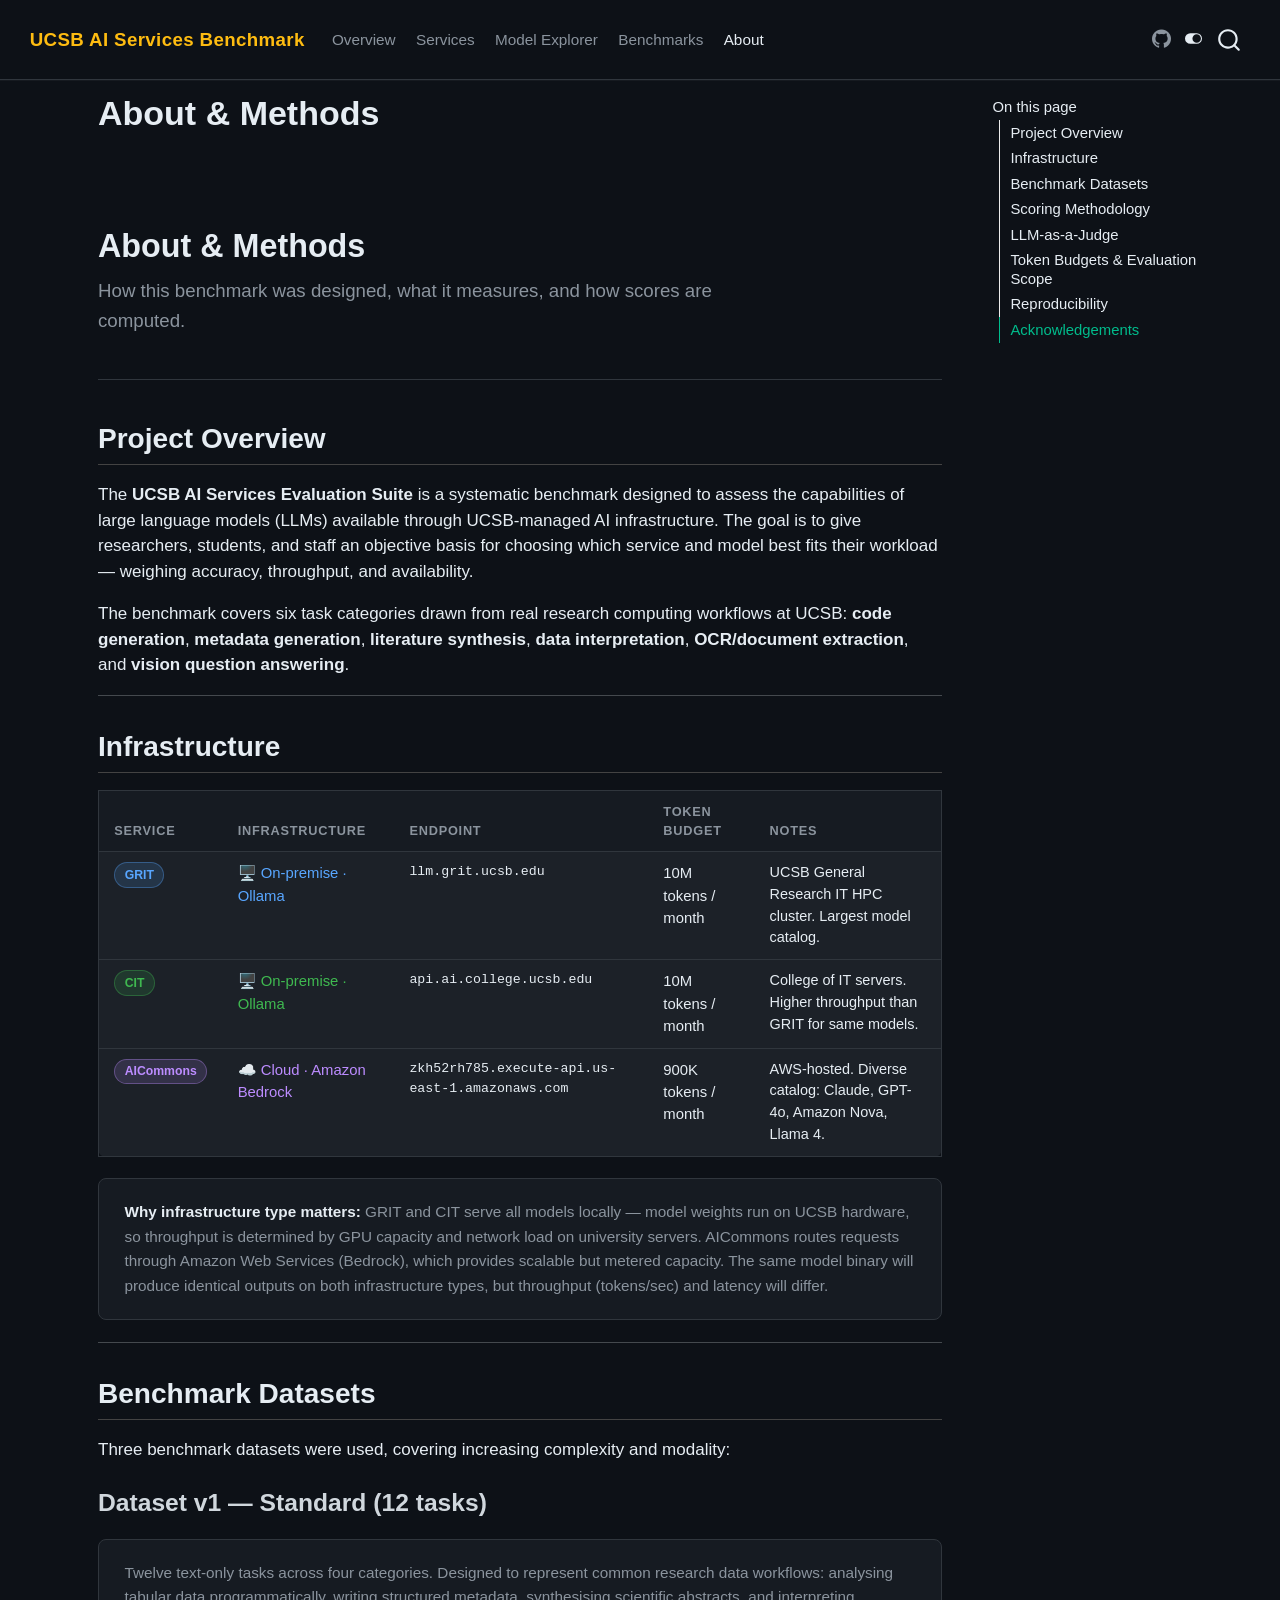
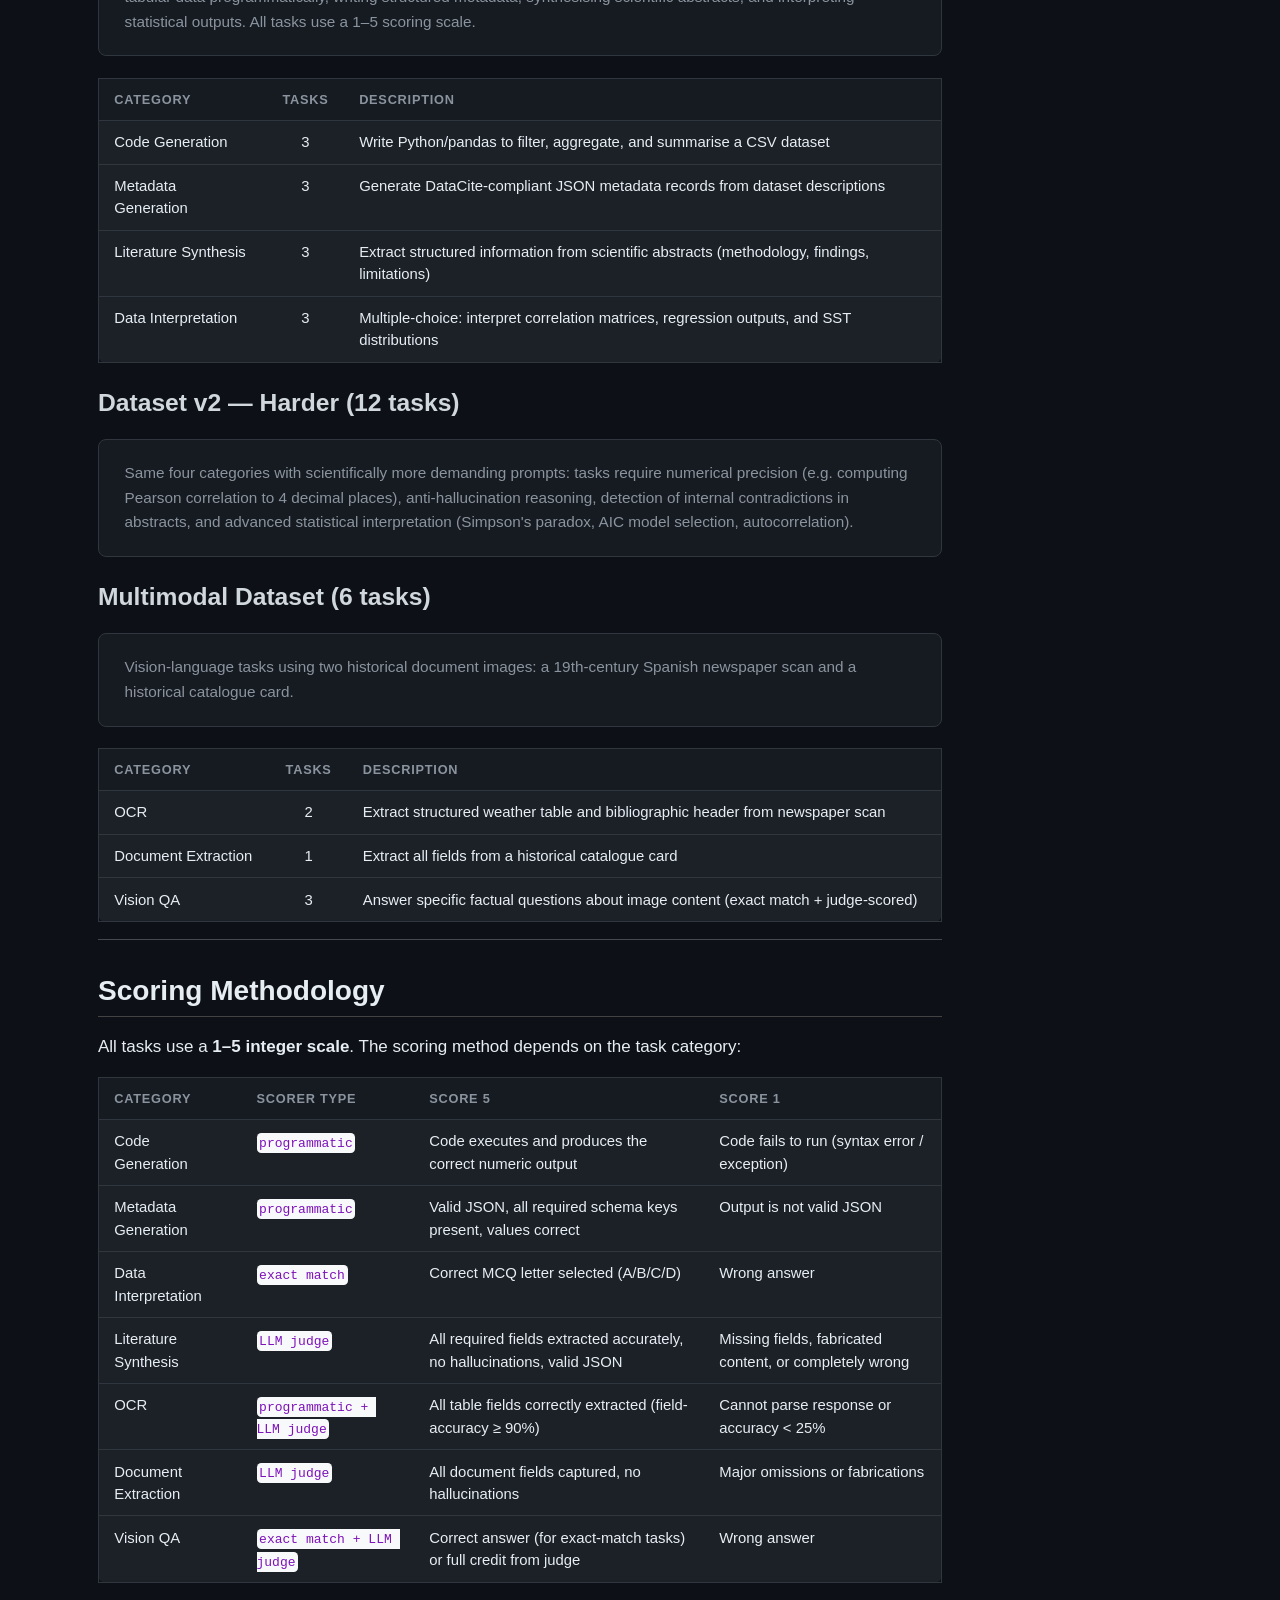
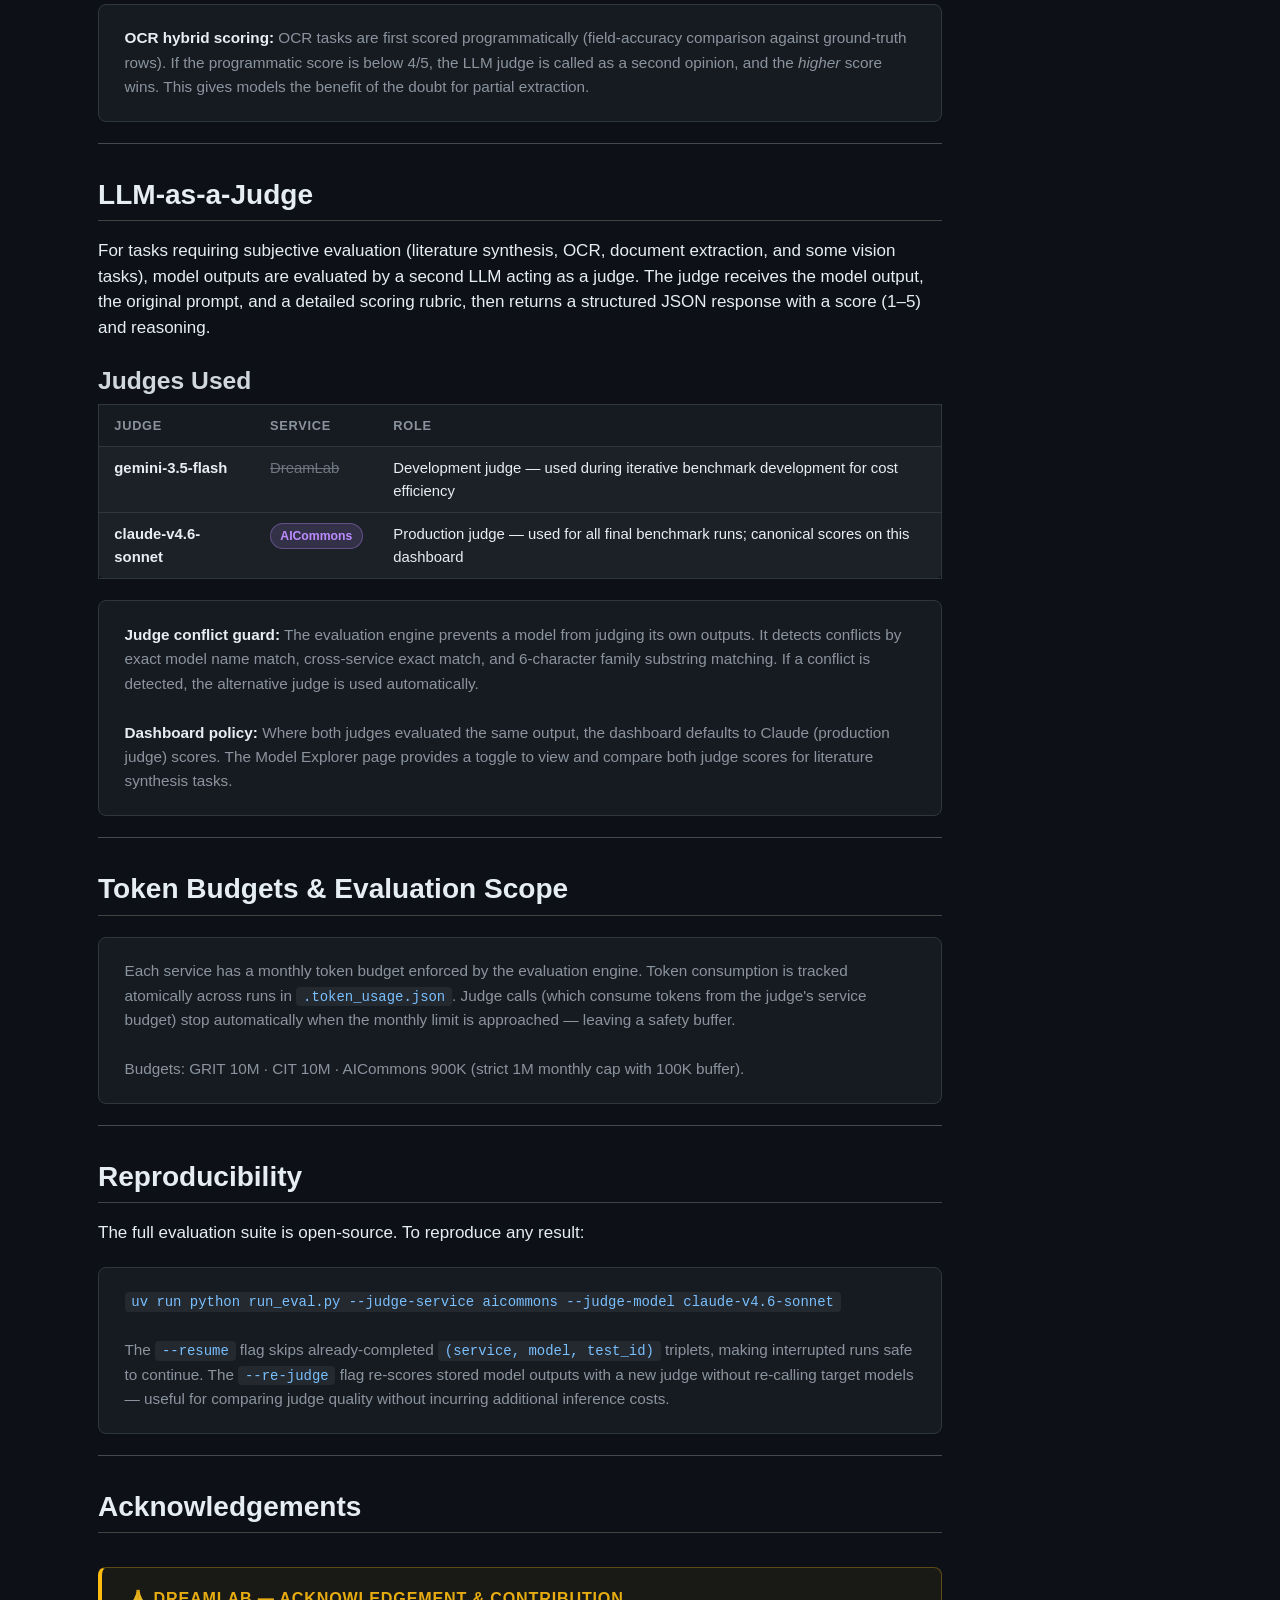
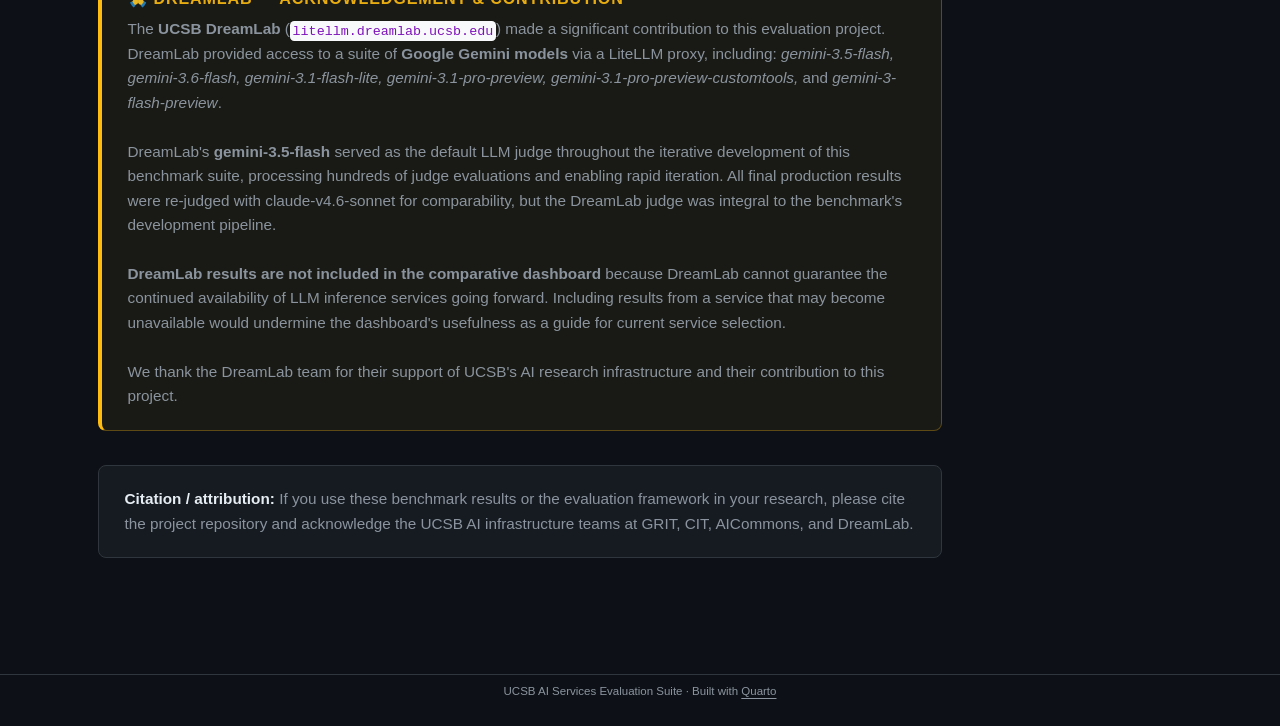
==== docs/about.html @ a3cf3dda "dashboard: build About & Methods page + full site render — all 5 pages clean, zero warnings" ====
<!DOCTYPE html>
<html xmlns="http://www.w3.org/1999/xhtml" lang="en" xml:lang="en"><head>

<meta charset="utf-8">
<meta name="generator" content="quarto-1.6.39">

<meta name="viewport" content="width=device-width, initial-scale=1.0, user-scalable=yes">


<title>About &amp; Methods – UCSB AI Services Benchmark</title>
<style>
code{white-space: pre-wrap;}
span.smallcaps{font-variant: small-caps;}
div.columns{display: flex; gap: min(4vw, 1.5em);}
div.column{flex: auto; overflow-x: auto;}
div.hanging-indent{margin-left: 1.5em; text-indent: -1.5em;}
ul.task-list{list-style: none;}
ul.task-list li input[type="checkbox"] {
  width: 0.8em;
  margin: 0 0.8em 0.2em -1em; /* quarto-specific, see https://github.com/quarto-dev/quarto-cli/issues/4556 */ 
  vertical-align: middle;
}
</style>


<script src="site_libs/quarto-nav/quarto-nav.js"></script>
<script src="site_libs/quarto-nav/headroom.min.js"></script>
<script src="site_libs/clipboard/clipboard.min.js"></script>
<script src="site_libs/quarto-search/autocomplete.umd.js"></script>
<script src="site_libs/quarto-search/fuse.min.js"></script>
<script src="site_libs/quarto-search/quarto-search.js"></script>
<meta name="quarto:offset" content="./">
<link href="./assets/favicon.ico" rel="icon">
<script src="site_libs/quarto-html/quarto.js"></script>
<script src="site_libs/quarto-html/popper.min.js"></script>
<script src="site_libs/quarto-html/tippy.umd.min.js"></script>
<script src="site_libs/quarto-html/anchor.min.js"></script>
<link href="site_libs/quarto-html/tippy.css" rel="stylesheet">
<link href="site_libs/quarto-html/quarto-syntax-highlighting-e26003cea8cd680ca0c55a263523d882.css" rel="stylesheet" class="quarto-color-scheme" id="quarto-text-highlighting-styles">
<link href="site_libs/quarto-html/quarto-syntax-highlighting-dark-d166b450ba5a8e9f7a0ab969bf6592c1.css" rel="prefetch" class="quarto-color-scheme quarto-color-alternate" id="quarto-text-highlighting-styles">
<script src="site_libs/bootstrap/bootstrap.min.js"></script>
<link href="site_libs/bootstrap/bootstrap-icons.css" rel="stylesheet">
<link href="site_libs/bootstrap/bootstrap-c12af076bd3869c54b59c8de8a81c2f3.min.css" rel="stylesheet" append-hash="true" class="quarto-color-scheme" id="quarto-bootstrap" data-mode="light">
<link href="site_libs/bootstrap/bootstrap-dark-a4073181faaef7230d464ff28255dfc0.min.css" rel="prefetch" append-hash="true" class="quarto-color-scheme quarto-color-alternate" id="quarto-bootstrap" data-mode="dark">
<script id="quarto-search-options" type="application/json">{
  "location": "navbar",
  "copy-button": false,
  "collapse-after": 3,
  "panel-placement": "end",
  "type": "overlay",
  "limit": 50,
  "keyboard-shortcut": [
    "f",
    "/",
    "s"
  ],
  "show-item-context": false,
  "language": {
    "search-no-results-text": "No results",
    "search-matching-documents-text": "matching documents",
    "search-copy-link-title": "Copy link to search",
    "search-hide-matches-text": "Hide additional matches",
    "search-more-match-text": "more match in this document",
    "search-more-matches-text": "more matches in this document",
    "search-clear-button-title": "Clear",
    "search-text-placeholder": "",
    "search-detached-cancel-button-title": "Cancel",
    "search-submit-button-title": "Submit",
    "search-label": "Search"
  }
}</script>


</head>

<body class="nav-fixed">

<div id="quarto-search-results"></div>
  <header id="quarto-header" class="headroom fixed-top">
    <nav class="navbar navbar-expand-lg " data-bs-theme="dark">
      <div class="navbar-container container-fluid">
      <div class="navbar-brand-container mx-auto">
    <a class="navbar-brand" href="./index.html">
    <span class="navbar-title">UCSB AI Services Benchmark</span>
    </a>
  </div>
            <div id="quarto-search" class="" title="Search"></div>
          <button class="navbar-toggler" type="button" data-bs-toggle="collapse" data-bs-target="#navbarCollapse" aria-controls="navbarCollapse" role="menu" aria-expanded="false" aria-label="Toggle navigation" onclick="if (window.quartoToggleHeadroom) { window.quartoToggleHeadroom(); }">
  <span class="navbar-toggler-icon"></span>
</button>
          <div class="collapse navbar-collapse" id="navbarCollapse">
            <ul class="navbar-nav navbar-nav-scroll me-auto">
  <li class="nav-item">
    <a class="nav-link" href="./index.html"> 
<span class="menu-text">Overview</span></a>
  </li>  
  <li class="nav-item">
    <a class="nav-link" href="./services.html"> 
<span class="menu-text">Services</span></a>
  </li>  
  <li class="nav-item">
    <a class="nav-link" href="./models.html"> 
<span class="menu-text">Model Explorer</span></a>
  </li>  
  <li class="nav-item">
    <a class="nav-link" href="./benchmarks.html"> 
<span class="menu-text">Benchmarks</span></a>
  </li>  
  <li class="nav-item">
    <a class="nav-link active" href="./about.html" aria-current="page"> 
<span class="menu-text">About</span></a>
  </li>  
</ul>
            <ul class="navbar-nav navbar-nav-scroll ms-auto">
  <li class="nav-item compact">
    <a class="nav-link" href="https://github.com/"> <i class="bi bi-github" role="img" aria-label="GitHub">
</i> 
<span class="menu-text"></span></a>
  </li>  
</ul>
          </div> <!-- /navcollapse -->
            <div class="quarto-navbar-tools">
  <a href="" class="quarto-color-scheme-toggle quarto-navigation-tool  px-1" onclick="window.quartoToggleColorScheme(); return false;" title="Toggle dark mode"><i class="bi"></i></a>
</div>
      </div> <!-- /container-fluid -->
    </nav>
</header>
<!-- content -->
<div id="quarto-content" class="quarto-container page-columns page-rows-contents page-layout-full page-navbar">
<!-- sidebar -->
<!-- margin-sidebar -->
    <div id="quarto-margin-sidebar" class="sidebar margin-sidebar">
        <nav id="TOC" role="doc-toc" class="toc-active">
    <h2 id="toc-title">On this page</h2>
   
  <ul class="collapse">
  <li><a href="#project-overview" id="toc-project-overview" class="nav-link active" data-scroll-target="#project-overview">Project Overview</a></li>
  <li><a href="#infrastructure" id="toc-infrastructure" class="nav-link" data-scroll-target="#infrastructure">Infrastructure</a></li>
  <li><a href="#benchmark-datasets" id="toc-benchmark-datasets" class="nav-link" data-scroll-target="#benchmark-datasets">Benchmark Datasets</a></li>
  <li><a href="#scoring-methodology" id="toc-scoring-methodology" class="nav-link" data-scroll-target="#scoring-methodology">Scoring Methodology</a></li>
  <li><a href="#llm-as-a-judge" id="toc-llm-as-a-judge" class="nav-link" data-scroll-target="#llm-as-a-judge">LLM-as-a-Judge</a></li>
  <li><a href="#token-budgets-evaluation-scope" id="toc-token-budgets-evaluation-scope" class="nav-link" data-scroll-target="#token-budgets-evaluation-scope">Token Budgets &amp; Evaluation Scope</a></li>
  <li><a href="#reproducibility" id="toc-reproducibility" class="nav-link" data-scroll-target="#reproducibility">Reproducibility</a></li>
  <li><a href="#acknowledgements" id="toc-acknowledgements" class="nav-link" data-scroll-target="#acknowledgements">Acknowledgements</a></li>
  </ul>
</nav>
    </div>
<!-- main -->
<main class="content column-page-left" id="quarto-document-content">

<header id="title-block-header" class="quarto-title-block default">
<div class="quarto-title">
<h1 class="title">About &amp; Methods</h1>
</div>



<div class="quarto-title-meta column-page-left">

    
  
    
  </div>
  


</header>


<div class="hero-section" style="padding:2.5rem 0 1.5rem">
  <h1 style="font-size:1.9rem">About &amp; Methods</h1>
  <p class="lead">
    How this benchmark was designed, what it measures, and how scores are computed.
  </p>
</div>
<section id="project-overview" class="level2">
<h2 class="anchored" data-anchor-id="project-overview">Project Overview</h2>
<p>The <strong>UCSB AI Services Evaluation Suite</strong> is a systematic benchmark designed to assess the capabilities of large language models (LLMs) available through UCSB-managed AI infrastructure. The goal is to give researchers, students, and staff an objective basis for choosing which service and model best fits their workload — weighing accuracy, throughput, and availability.</p>
<p>The benchmark covers six task categories drawn from real research computing workflows at UCSB: <strong>code generation</strong>, <strong>metadata generation</strong>, <strong>literature synthesis</strong>, <strong>data interpretation</strong>, <strong>OCR/document extraction</strong>, and <strong>vision question answering</strong>.</p>
<hr>
</section>
<section id="infrastructure" class="level2">
<h2 class="anchored" data-anchor-id="infrastructure">Infrastructure</h2>
<table class="caption-top table" data-quarto-postprocess="true">
<thead>
<tr class="header">
<th data-quarto-table-cell-role="th">Service</th>
<th data-quarto-table-cell-role="th">Infrastructure</th>
<th data-quarto-table-cell-role="th">Endpoint</th>
<th data-quarto-table-cell-role="th">Token Budget</th>
<th data-quarto-table-cell-role="th">Notes</th>
</tr>
</thead>
<tbody>
<tr class="odd">
<td><span class="service-badge badge-grit">GRIT</span></td>
<td><span style="color:#58a6ff">🖥️ On-premise · Ollama</span></td>
<td style="font-family: monospace; font-size: 0.78rem; color: #6e7681">llm.grit.ucsb.edu</td>
<td style="color: #8b949e">10M tokens / month</td>
<td style="color: #8b949e; font-size: 0.85rem">UCSB General Research IT HPC cluster. Largest model catalog.</td>
</tr>
<tr class="even">
<td><span class="service-badge badge-cit">CIT</span></td>
<td><span style="color:#3fb950">🖥️ On-premise · Ollama</span></td>
<td style="font-family: monospace; font-size: 0.78rem; color: #6e7681">api.ai.college.ucsb.edu</td>
<td style="color: #8b949e">10M tokens / month</td>
<td style="color: #8b949e; font-size: 0.85rem">College of IT servers. Higher throughput than GRIT for same models.</td>
</tr>
<tr class="odd">
<td><span class="service-badge badge-aicommons">AICommons</span></td>
<td><span style="color:#bc8cff">☁️ Cloud · Amazon Bedrock</span></td>
<td style="font-family: monospace; font-size: 0.78rem; color: #6e7681">zkh52rh785.execute-api.us-east-1.amazonaws.com</td>
<td style="color: #8b949e">900K tokens / month</td>
<td style="color: #8b949e; font-size: 0.85rem">AWS-hosted. Diverse catalog: Claude, GPT-4o, Amazon Nova, Llama 4.</td>
</tr>
</tbody>
</table>


<div class="method-box">
  <strong>Why infrastructure type matters:</strong>
  GRIT and CIT serve all models locally — model weights run on UCSB hardware, so throughput
  is determined by GPU capacity and network load on university servers.
  AICommons routes requests through Amazon Web Services (Bedrock), which provides scalable
  but metered capacity. The same model binary will produce identical outputs on both
  infrastructure types, but throughput (tokens/sec) and latency will differ.
</div>
<hr>
</section>
<section id="benchmark-datasets" class="level2">
<h2 class="anchored" data-anchor-id="benchmark-datasets">Benchmark Datasets</h2>
<p>Three benchmark datasets were used, covering increasing complexity and modality:</p>
<section id="dataset-v1-standard-12-tasks" class="level3">
<h3 class="anchored" data-anchor-id="dataset-v1-standard-12-tasks">Dataset v1 — Standard (12 tasks)</h3>
<div class="method-box">
  Twelve text-only tasks across four categories. Designed to represent common research data
  workflows: analysing tabular data programmatically, writing structured metadata,
  synthesising scientific abstracts, and interpreting statistical outputs.
  All tasks use a 1–5 scoring scale.
</div>


<table class="caption-top table" data-quarto-postprocess="true">
<thead>
<tr class="header">
<th data-quarto-table-cell-role="th">Category</th>
<th style="text-align: center;" data-quarto-table-cell-role="th">Tasks</th>
<th data-quarto-table-cell-role="th">Description</th>
</tr>
</thead>
<tbody>
<tr class="odd">
<td>Code Generation</td>
<td style="text-align: center;">3</td>
<td style="color: #8b949e">Write Python/pandas to filter, aggregate, and summarise a CSV dataset</td>
</tr>
<tr class="even">
<td>Metadata Generation</td>
<td style="text-align: center;">3</td>
<td style="color: #8b949e">Generate DataCite-compliant JSON metadata records from dataset descriptions</td>
</tr>
<tr class="odd">
<td>Literature Synthesis</td>
<td style="text-align: center;">3</td>
<td style="color: #8b949e">Extract structured information from scientific abstracts (methodology, findings, limitations)</td>
</tr>
<tr class="even">
<td>Data Interpretation</td>
<td style="text-align: center;">3</td>
<td style="color: #8b949e">Multiple-choice: interpret correlation matrices, regression outputs, and SST distributions</td>
</tr>
</tbody>
</table>
</section>
<section id="dataset-v2-harder-12-tasks" class="level3">
<h3 class="anchored" data-anchor-id="dataset-v2-harder-12-tasks">Dataset v2 — Harder (12 tasks)</h3>
<div class="method-box">
  Same four categories with scientifically more demanding prompts: tasks require numerical
  precision (e.g. computing Pearson correlation to 4 decimal places), anti-hallucination
  reasoning, detection of internal contradictions in abstracts, and advanced statistical
  interpretation (Simpson's paradox, AIC model selection, autocorrelation).
</div>
</section>
<section id="multimodal-dataset-6-tasks" class="level3">
<h3 class="anchored" data-anchor-id="multimodal-dataset-6-tasks">Multimodal Dataset (6 tasks)</h3>
<div class="method-box">
  Vision-language tasks using two historical document images: a 19th-century Spanish
  newspaper scan and a historical catalogue card.
</div>


<table class="caption-top table" data-quarto-postprocess="true">
<thead>
<tr class="header">
<th data-quarto-table-cell-role="th">Category</th>
<th style="text-align: center;" data-quarto-table-cell-role="th">Tasks</th>
<th data-quarto-table-cell-role="th">Description</th>
</tr>
</thead>
<tbody>
<tr class="odd">
<td>OCR</td>
<td style="text-align: center;">2</td>
<td style="color: #8b949e">Extract structured weather table and bibliographic header from newspaper scan</td>
</tr>
<tr class="even">
<td>Document Extraction</td>
<td style="text-align: center;">1</td>
<td style="color: #8b949e">Extract all fields from a historical catalogue card</td>
</tr>
<tr class="odd">
<td>Vision QA</td>
<td style="text-align: center;">3</td>
<td style="color: #8b949e">Answer specific factual questions about image content (exact match + judge-scored)</td>
</tr>
</tbody>
</table>
<hr>
</section>
</section>
<section id="scoring-methodology" class="level2">
<h2 class="anchored" data-anchor-id="scoring-methodology">Scoring Methodology</h2>
<p>All tasks use a <strong>1–5 integer scale</strong>. The scoring method depends on the task category:</p>
<table class="caption-top table" data-quarto-postprocess="true">
<thead>
<tr class="header">
<th data-quarto-table-cell-role="th">Category</th>
<th data-quarto-table-cell-role="th">Scorer Type</th>
<th data-quarto-table-cell-role="th">Score 5</th>
<th data-quarto-table-cell-role="th">Score 1</th>
</tr>
</thead>
<tbody>
<tr class="odd">
<td>Code Generation</td>
<td><code>programmatic</code></td>
<td style="color: #8b949e">Code executes and produces the correct numeric output</td>
<td style="color: #8b949e">Code fails to run (syntax error / exception)</td>
</tr>
<tr class="even">
<td>Metadata Generation</td>
<td><code>programmatic</code></td>
<td style="color: #8b949e">Valid JSON, all required schema keys present, values correct</td>
<td style="color: #8b949e">Output is not valid JSON</td>
</tr>
<tr class="odd">
<td>Data Interpretation</td>
<td><code>exact match</code></td>
<td style="color: #8b949e">Correct MCQ letter selected (A/B/C/D)</td>
<td style="color: #8b949e">Wrong answer</td>
</tr>
<tr class="even">
<td>Literature Synthesis</td>
<td><code>LLM judge</code></td>
<td style="color: #8b949e">All required fields extracted accurately, no hallucinations, valid JSON</td>
<td style="color: #8b949e">Missing fields, fabricated content, or completely wrong</td>
</tr>
<tr class="odd">
<td>OCR</td>
<td><code>programmatic + LLM judge</code></td>
<td style="color: #8b949e">All table fields correctly extracted (field-accuracy ≥ 90%)</td>
<td style="color: #8b949e">Cannot parse response or accuracy &lt; 25%</td>
</tr>
<tr class="even">
<td>Document Extraction</td>
<td><code>LLM judge</code></td>
<td style="color: #8b949e">All document fields captured, no hallucinations</td>
<td style="color: #8b949e">Major omissions or fabrications</td>
</tr>
<tr class="odd">
<td>Vision QA</td>
<td><code>exact match + LLM judge</code></td>
<td style="color: #8b949e">Correct answer (for exact-match tasks) or full credit from judge</td>
<td style="color: #8b949e">Wrong answer</td>
</tr>
</tbody>
</table>


<div class="method-box">
  <strong>OCR hybrid scoring:</strong> OCR tasks are first scored programmatically
  (field-accuracy comparison against ground-truth rows). If the programmatic score is below 4/5,
  the LLM judge is called as a second opinion, and the <em>higher</em> score wins.
  This gives models the benefit of the doubt for partial extraction.
</div>
<hr>
</section>
<section id="llm-as-a-judge" class="level2">
<h2 class="anchored" data-anchor-id="llm-as-a-judge">LLM-as-a-Judge</h2>
<p>For tasks requiring subjective evaluation (literature synthesis, OCR, document extraction, and some vision tasks), model outputs are evaluated by a second LLM acting as a judge. The judge receives the model output, the original prompt, and a detailed scoring rubric, then returns a structured JSON response with a score (1–5) and reasoning.</p>
<section id="judges-used" class="level3">
<h3 class="anchored" data-anchor-id="judges-used">Judges Used</h3>
<table class="caption-top table" data-quarto-postprocess="true">
<thead>
<tr class="header">
<th data-quarto-table-cell-role="th">Judge</th>
<th data-quarto-table-cell-role="th">Service</th>
<th data-quarto-table-cell-role="th">Role</th>
</tr>
</thead>
<tbody>
<tr class="odd">
<td><strong>gemini-3.5-flash</strong></td>
<td><span style="color:#6e7681;text-decoration:line-through">DreamLab</span></td>
<td style="color: #8b949e">Development judge — used during iterative benchmark development for cost efficiency</td>
</tr>
<tr class="even">
<td><strong>claude-v4.6-sonnet</strong></td>
<td><span class="service-badge badge-aicommons">AICommons</span></td>
<td style="color: #8b949e">Production judge — used for all final benchmark runs; canonical scores on this dashboard</td>
</tr>
</tbody>
</table>


<div class="method-box">
  <strong>Judge conflict guard:</strong> The evaluation engine prevents a model from judging its own outputs.
  It detects conflicts by exact model name match, cross-service exact match, and 6-character
  family substring matching. If a conflict is detected, the alternative judge is used automatically.<br><br>
  <strong>Dashboard policy:</strong> Where both judges evaluated the same output, the dashboard
  defaults to Claude (production judge) scores. The Model Explorer page provides a toggle
  to view and compare both judge scores for literature synthesis tasks.
</div>
<hr>
</section>
</section>
<section id="token-budgets-evaluation-scope" class="level2">
<h2 class="anchored" data-anchor-id="token-budgets-evaluation-scope">Token Budgets &amp; Evaluation Scope</h2>
<div class="method-box">
  Each service has a monthly token budget enforced by the evaluation engine.
  Token consumption is tracked atomically across runs in <code>.token_usage.json</code>.
  Judge calls (which consume tokens from the judge's service budget) stop automatically
  when the monthly limit is approached — leaving a safety buffer.<br><br>
  Budgets: GRIT 10M · CIT 10M · AICommons 900K (strict 1M monthly cap with 100K buffer).
</div>
<hr>
</section>
<section id="reproducibility" class="level2">
<h2 class="anchored" data-anchor-id="reproducibility">Reproducibility</h2>
<p>The full evaluation suite is open-source. To reproduce any result:</p>
<div class="method-box">
  <code>uv run python run_eval.py --judge-service aicommons --judge-model claude-v4.6-sonnet</code><br><br>
  The <code>--resume</code> flag skips already-completed <code>(service, model, test_id)</code> triplets,
  making interrupted runs safe to continue.
  The <code>--re-judge</code> flag re-scores stored model outputs with a new judge
  without re-calling target models — useful for comparing judge quality without incurring
  additional inference costs.
</div>
<hr>
</section>
<section id="acknowledgements" class="level2">
<h2 class="anchored" data-anchor-id="acknowledgements">Acknowledgements</h2>
<div class="dreamlab-callout">
  <h4 class="anchored">🙏 DreamLab — Acknowledgement &amp; Contribution</h4>
  <p>
    The <strong>UCSB DreamLab</strong> (<code>litellm.dreamlab.ucsb.edu</code>) made a
    significant contribution to this evaluation project. DreamLab provided access to a
    suite of <strong>Google Gemini models</strong> via a LiteLLM proxy, including:
    <em>gemini-3.5-flash, gemini-3.6-flash, gemini-3.1-flash-lite, gemini-3.1-pro-preview,
    gemini-3.1-pro-preview-customtools,</em> and <em>gemini-3-flash-preview</em>.<br><br>

    DreamLab's <strong>gemini-3.5-flash</strong> served as the default LLM judge throughout
    the iterative development of this benchmark suite, processing hundreds of judge evaluations
    and enabling rapid iteration. All final production results were re-judged with
    claude-v4.6-sonnet for comparability, but the DreamLab judge was integral to the
    benchmark's development pipeline.<br><br>

    <strong>DreamLab results are not included in the comparative dashboard</strong> because
    DreamLab cannot guarantee the continued availability of LLM inference services going forward.
    Including results from a service that may become unavailable would undermine the dashboard's
    usefulness as a guide for current service selection.<br><br>

    We thank the DreamLab team for their support of UCSB's AI research infrastructure
    and their contribution to this project.
  </p>
</div>

<div class="method-box" style="margin-top:1.5rem">
  <strong>Citation / attribution:</strong>
  If you use these benchmark results or the evaluation framework in your research,
  please cite the project repository and acknowledge the UCSB AI infrastructure teams
  at GRIT, CIT, AICommons, and DreamLab.
</div>


</section>

</main> <!-- /main -->
<script id="quarto-html-after-body" type="application/javascript">
window.document.addEventListener("DOMContentLoaded", function (event) {
  const toggleBodyColorMode = (bsSheetEl) => {
    const mode = bsSheetEl.getAttribute("data-mode");
    const bodyEl = window.document.querySelector("body");
    if (mode === "dark") {
      bodyEl.classList.add("quarto-dark");
      bodyEl.classList.remove("quarto-light");
    } else {
      bodyEl.classList.add("quarto-light");
      bodyEl.classList.remove("quarto-dark");
    }
  }
  const toggleBodyColorPrimary = () => {
    const bsSheetEl = window.document.querySelector("link#quarto-bootstrap");
    if (bsSheetEl) {
      toggleBodyColorMode(bsSheetEl);
    }
  }
  toggleBodyColorPrimary();  
  const disableStylesheet = (stylesheets) => {
    for (let i=0; i < stylesheets.length; i++) {
      const stylesheet = stylesheets[i];
      stylesheet.rel = 'prefetch';
    }
  }
  const enableStylesheet = (stylesheets) => {
    for (let i=0; i < stylesheets.length; i++) {
      const stylesheet = stylesheets[i];
      stylesheet.rel = 'stylesheet';
    }
  }
  const manageTransitions = (selector, allowTransitions) => {
    const els = window.document.querySelectorAll(selector);
    for (let i=0; i < els.length; i++) {
      const el = els[i];
      if (allowTransitions) {
        el.classList.remove('notransition');
      } else {
        el.classList.add('notransition');
      }
    }
  }
  const toggleGiscusIfUsed = (isAlternate, darkModeDefault) => {
    const baseTheme = document.querySelector('#giscus-base-theme')?.value ?? 'light';
    const alternateTheme = document.querySelector('#giscus-alt-theme')?.value ?? 'dark';
    let newTheme = '';
    if(darkModeDefault) {
      newTheme = isAlternate ? baseTheme : alternateTheme;
    } else {
      newTheme = isAlternate ? alternateTheme : baseTheme;
    }
    const changeGiscusTheme = () => {
      // From: https://github.com/giscus/giscus/issues/336
      const sendMessage = (message) => {
        const iframe = document.querySelector('iframe.giscus-frame');
        if (!iframe) return;
        iframe.contentWindow.postMessage({ giscus: message }, 'https://giscus.app');
      }
      sendMessage({
        setConfig: {
          theme: newTheme
        }
      });
    }
    const isGiscussLoaded = window.document.querySelector('iframe.giscus-frame') !== null;
    if (isGiscussLoaded) {
      changeGiscusTheme();
    }
  }
  const toggleColorMode = (alternate) => {
    // Switch the stylesheets
    const alternateStylesheets = window.document.querySelectorAll('link.quarto-color-scheme.quarto-color-alternate');
    manageTransitions('#quarto-margin-sidebar .nav-link', false);
    if (alternate) {
      enableStylesheet(alternateStylesheets);
      for (const sheetNode of alternateStylesheets) {
        if (sheetNode.id === "quarto-bootstrap") {
          toggleBodyColorMode(sheetNode);
        }
      }
    } else {
      disableStylesheet(alternateStylesheets);
      toggleBodyColorPrimary();
    }
    manageTransitions('#quarto-margin-sidebar .nav-link', true);
    // Switch the toggles
    const toggles = window.document.querySelectorAll('.quarto-color-scheme-toggle');
    for (let i=0; i < toggles.length; i++) {
      const toggle = toggles[i];
      if (toggle) {
        if (alternate) {
          toggle.classList.add("alternate");     
        } else {
          toggle.classList.remove("alternate");
        }
      }
    }
    // Hack to workaround the fact that safari doesn't
    // properly recolor the scrollbar when toggling (#1455)
    if (navigator.userAgent.indexOf('Safari') > 0 && navigator.userAgent.indexOf('Chrome') == -1) {
      manageTransitions("body", false);
      window.scrollTo(0, 1);
      setTimeout(() => {
        window.scrollTo(0, 0);
        manageTransitions("body", true);
      }, 40);  
    }
  }
  const isFileUrl = () => { 
    return window.location.protocol === 'file:';
  }
  const hasAlternateSentinel = () => {  
    let styleSentinel = getColorSchemeSentinel();
    if (styleSentinel !== null) {
      return styleSentinel === "alternate";
    } else {
      return false;
    }
  }
  const setStyleSentinel = (alternate) => {
    const value = alternate ? "alternate" : "default";
    if (!isFileUrl()) {
      window.localStorage.setItem("quarto-color-scheme", value);
    } else {
      localAlternateSentinel = value;
    }
  }
  const getColorSchemeSentinel = () => {
    if (!isFileUrl()) {
      const storageValue = window.localStorage.getItem("quarto-color-scheme");
      return storageValue != null ? storageValue : localAlternateSentinel;
    } else {
      return localAlternateSentinel;
    }
  }
  const darkModeDefault = true;
  let localAlternateSentinel = darkModeDefault ? 'alternate' : 'default';
  // Dark / light mode switch
  window.quartoToggleColorScheme = () => {
    // Read the current dark / light value 
    let toAlternate = !hasAlternateSentinel();
    toggleColorMode(toAlternate);
    setStyleSentinel(toAlternate);
    toggleGiscusIfUsed(toAlternate, darkModeDefault);
  };
  // Ensure there is a toggle, if there isn't float one in the top right
  if (window.document.querySelector('.quarto-color-scheme-toggle') === null) {
    const a = window.document.createElement('a');
    a.classList.add('top-right');
    a.classList.add('quarto-color-scheme-toggle');
    a.href = "";
    a.onclick = function() { try { window.quartoToggleColorScheme(); } catch {} return false; };
    const i = window.document.createElement("i");
    i.classList.add('bi');
    a.appendChild(i);
    window.document.body.appendChild(a);
  }
  // Switch to dark mode if need be
  if (hasAlternateSentinel()) {
    toggleColorMode(true);
  } else {
    toggleColorMode(false);
  }
  const icon = "";
  const anchorJS = new window.AnchorJS();
  anchorJS.options = {
    placement: 'right',
    icon: icon
  };
  anchorJS.add('.anchored');
  const isCodeAnnotation = (el) => {
    for (const clz of el.classList) {
      if (clz.startsWith('code-annotation-')) {                     
        return true;
      }
    }
    return false;
  }
  const onCopySuccess = function(e) {
    // button target
    const button = e.trigger;
    // don't keep focus
    button.blur();
    // flash "checked"
    button.classList.add('code-copy-button-checked');
    var currentTitle = button.getAttribute("title");
    button.setAttribute("title", "Copied!");
    let tooltip;
    if (window.bootstrap) {
      button.setAttribute("data-bs-toggle", "tooltip");
      button.setAttribute("data-bs-placement", "left");
      button.setAttribute("data-bs-title", "Copied!");
      tooltip = new bootstrap.Tooltip(button, 
        { trigger: "manual", 
          customClass: "code-copy-button-tooltip",
          offset: [0, -8]});
      tooltip.show();    
    }
    setTimeout(function() {
      if (tooltip) {
        tooltip.hide();
        button.removeAttribute("data-bs-title");
        button.removeAttribute("data-bs-toggle");
        button.removeAttribute("data-bs-placement");
      }
      button.setAttribute("title", currentTitle);
      button.classList.remove('code-copy-button-checked');
    }, 1000);
    // clear code selection
    e.clearSelection();
  }
  const getTextToCopy = function(trigger) {
      const codeEl = trigger.previousElementSibling.cloneNode(true);
      for (const childEl of codeEl.children) {
        if (isCodeAnnotation(childEl)) {
          childEl.remove();
        }
      }
      return codeEl.innerText;
  }
  const clipboard = new window.ClipboardJS('.code-copy-button:not([data-in-quarto-modal])', {
    text: getTextToCopy
  });
  clipboard.on('success', onCopySuccess);
  if (window.document.getElementById('quarto-embedded-source-code-modal')) {
    const clipboardModal = new window.ClipboardJS('.code-copy-button[data-in-quarto-modal]', {
      text: getTextToCopy,
      container: window.document.getElementById('quarto-embedded-source-code-modal')
    });
    clipboardModal.on('success', onCopySuccess);
  }
    var localhostRegex = new RegExp(/^(?:http|https):\/\/localhost\:?[0-9]*\//);
    var mailtoRegex = new RegExp(/^mailto:/);
      var filterRegex = new RegExp('/' + window.location.host + '/');
    var isInternal = (href) => {
        return filterRegex.test(href) || localhostRegex.test(href) || mailtoRegex.test(href);
    }
    // Inspect non-navigation links and adorn them if external
 	var links = window.document.querySelectorAll('a[href]:not(.nav-link):not(.navbar-brand):not(.toc-action):not(.sidebar-link):not(.sidebar-item-toggle):not(.pagination-link):not(.no-external):not([aria-hidden]):not(.dropdown-item):not(.quarto-navigation-tool):not(.about-link)');
    for (var i=0; i<links.length; i++) {
      const link = links[i];
      if (!isInternal(link.href)) {
        // undo the damage that might have been done by quarto-nav.js in the case of
        // links that we want to consider external
        if (link.dataset.originalHref !== undefined) {
          link.href = link.dataset.originalHref;
        }
      }
    }
  function tippyHover(el, contentFn, onTriggerFn, onUntriggerFn) {
    const config = {
      allowHTML: true,
      maxWidth: 500,
      delay: 100,
      arrow: false,
      appendTo: function(el) {
          return el.parentElement;
      },
      interactive: true,
      interactiveBorder: 10,
      theme: 'quarto',
      placement: 'bottom-start',
    };
    if (contentFn) {
      config.content = contentFn;
    }
    if (onTriggerFn) {
      config.onTrigger = onTriggerFn;
    }
    if (onUntriggerFn) {
      config.onUntrigger = onUntriggerFn;
    }
    window.tippy(el, config); 
  }
  const noterefs = window.document.querySelectorAll('a[role="doc-noteref"]');
  for (var i=0; i<noterefs.length; i++) {
    const ref = noterefs[i];
    tippyHover(ref, function() {
      // use id or data attribute instead here
      let href = ref.getAttribute('data-footnote-href') || ref.getAttribute('href');
      try { href = new URL(href).hash; } catch {}
      const id = href.replace(/^#\/?/, "");
      const note = window.document.getElementById(id);
      if (note) {
        return note.innerHTML;
      } else {
        return "";
      }
    });
  }
  const xrefs = window.document.querySelectorAll('a.quarto-xref');
  const processXRef = (id, note) => {
    // Strip column container classes
    const stripColumnClz = (el) => {
      el.classList.remove("page-full", "page-columns");
      if (el.children) {
        for (const child of el.children) {
          stripColumnClz(child);
        }
      }
    }
    stripColumnClz(note)
    if (id === null || id.startsWith('sec-')) {
      // Special case sections, only their first couple elements
      const container = document.createElement("div");
      if (note.children && note.children.length > 2) {
        container.appendChild(note.children[0].cloneNode(true));
        for (let i = 1; i < note.children.length; i++) {
          const child = note.children[i];
          if (child.tagName === "P" && child.innerText === "") {
            continue;
          } else {
            container.appendChild(child.cloneNode(true));
            break;
          }
        }
        if (window.Quarto?.typesetMath) {
          window.Quarto.typesetMath(container);
        }
        return container.innerHTML
      } else {
        if (window.Quarto?.typesetMath) {
          window.Quarto.typesetMath(note);
        }
        return note.innerHTML;
      }
    } else {
      // Remove any anchor links if they are present
      const anchorLink = note.querySelector('a.anchorjs-link');
      if (anchorLink) {
        anchorLink.remove();
      }
      if (window.Quarto?.typesetMath) {
        window.Quarto.typesetMath(note);
      }
      if (note.classList.contains("callout")) {
        return note.outerHTML;
      } else {
        return note.innerHTML;
      }
    }
  }
  for (var i=0; i<xrefs.length; i++) {
    const xref = xrefs[i];
    tippyHover(xref, undefined, function(instance) {
      instance.disable();
      let url = xref.getAttribute('href');
      let hash = undefined; 
      if (url.startsWith('#')) {
        hash = url;
      } else {
        try { hash = new URL(url).hash; } catch {}
      }
      if (hash) {
        const id = hash.replace(/^#\/?/, "");
        const note = window.document.getElementById(id);
        if (note !== null) {
          try {
            const html = processXRef(id, note.cloneNode(true));
            instance.setContent(html);
          } finally {
            instance.enable();
            instance.show();
          }
        } else {
          // See if we can fetch this
          fetch(url.split('#')[0])
          .then(res => res.text())
          .then(html => {
            const parser = new DOMParser();
            const htmlDoc = parser.parseFromString(html, "text/html");
            const note = htmlDoc.getElementById(id);
            if (note !== null) {
              const html = processXRef(id, note);
              instance.setContent(html);
            } 
          }).finally(() => {
            instance.enable();
            instance.show();
          });
        }
      } else {
        // See if we can fetch a full url (with no hash to target)
        // This is a special case and we should probably do some content thinning / targeting
        fetch(url)
        .then(res => res.text())
        .then(html => {
          const parser = new DOMParser();
          const htmlDoc = parser.parseFromString(html, "text/html");
          const note = htmlDoc.querySelector('main.content');
          if (note !== null) {
            // This should only happen for chapter cross references
            // (since there is no id in the URL)
            // remove the first header
            if (note.children.length > 0 && note.children[0].tagName === "HEADER") {
              note.children[0].remove();
            }
            const html = processXRef(null, note);
            instance.setContent(html);
          } 
        }).finally(() => {
          instance.enable();
          instance.show();
        });
      }
    }, function(instance) {
    });
  }
      let selectedAnnoteEl;
      const selectorForAnnotation = ( cell, annotation) => {
        let cellAttr = 'data-code-cell="' + cell + '"';
        let lineAttr = 'data-code-annotation="' +  annotation + '"';
        const selector = 'span[' + cellAttr + '][' + lineAttr + ']';
        return selector;
      }
      const selectCodeLines = (annoteEl) => {
        const doc = window.document;
        const targetCell = annoteEl.getAttribute("data-target-cell");
        const targetAnnotation = annoteEl.getAttribute("data-target-annotation");
        const annoteSpan = window.document.querySelector(selectorForAnnotation(targetCell, targetAnnotation));
        const lines = annoteSpan.getAttribute("data-code-lines").split(",");
        const lineIds = lines.map((line) => {
          return targetCell + "-" + line;
        })
        let top = null;
        let height = null;
        let parent = null;
        if (lineIds.length > 0) {
            //compute the position of the single el (top and bottom and make a div)
            const el = window.document.getElementById(lineIds[0]);
            top = el.offsetTop;
            height = el.offsetHeight;
            parent = el.parentElement.parentElement;
          if (lineIds.length > 1) {
            const lastEl = window.document.getElementById(lineIds[lineIds.length - 1]);
            const bottom = lastEl.offsetTop + lastEl.offsetHeight;
            height = bottom - top;
          }
          if (top !== null && height !== null && parent !== null) {
            // cook up a div (if necessary) and position it 
            let div = window.document.getElementById("code-annotation-line-highlight");
            if (div === null) {
              div = window.document.createElement("div");
              div.setAttribute("id", "code-annotation-line-highlight");
              div.style.position = 'absolute';
              parent.appendChild(div);
            }
            div.style.top = top - 2 + "px";
            div.style.height = height + 4 + "px";
            div.style.left = 0;
            let gutterDiv = window.document.getElementById("code-annotation-line-highlight-gutter");
            if (gutterDiv === null) {
              gutterDiv = window.document.createElement("div");
              gutterDiv.setAttribute("id", "code-annotation-line-highlight-gutter");
              gutterDiv.style.position = 'absolute';
              const codeCell = window.document.getElementById(targetCell);
              const gutter = codeCell.querySelector('.code-annotation-gutter');
              gutter.appendChild(gutterDiv);
            }
            gutterDiv.style.top = top - 2 + "px";
            gutterDiv.style.height = height + 4 + "px";
          }
          selectedAnnoteEl = annoteEl;
        }
      };
      const unselectCodeLines = () => {
        const elementsIds = ["code-annotation-line-highlight", "code-annotation-line-highlight-gutter"];
        elementsIds.forEach((elId) => {
          const div = window.document.getElementById(elId);
          if (div) {
            div.remove();
          }
        });
        selectedAnnoteEl = undefined;
      };
        // Handle positioning of the toggle
    window.addEventListener(
      "resize",
      throttle(() => {
        elRect = undefined;
        if (selectedAnnoteEl) {
          selectCodeLines(selectedAnnoteEl);
        }
      }, 10)
    );
    function throttle(fn, ms) {
    let throttle = false;
    let timer;
      return (...args) => {
        if(!throttle) { // first call gets through
            fn.apply(this, args);
            throttle = true;
        } else { // all the others get throttled
            if(timer) clearTimeout(timer); // cancel #2
            timer = setTimeout(() => {
              fn.apply(this, args);
              timer = throttle = false;
            }, ms);
        }
      };
    }
      // Attach click handler to the DT
      const annoteDls = window.document.querySelectorAll('dt[data-target-cell]');
      for (const annoteDlNode of annoteDls) {
        annoteDlNode.addEventListener('click', (event) => {
          const clickedEl = event.target;
          if (clickedEl !== selectedAnnoteEl) {
            unselectCodeLines();
            const activeEl = window.document.querySelector('dt[data-target-cell].code-annotation-active');
            if (activeEl) {
              activeEl.classList.remove('code-annotation-active');
            }
            selectCodeLines(clickedEl);
            clickedEl.classList.add('code-annotation-active');
          } else {
            // Unselect the line
            unselectCodeLines();
            clickedEl.classList.remove('code-annotation-active');
          }
        });
      }
  const findCites = (el) => {
    const parentEl = el.parentElement;
    if (parentEl) {
      const cites = parentEl.dataset.cites;
      if (cites) {
        return {
          el,
          cites: cites.split(' ')
        };
      } else {
        return findCites(el.parentElement)
      }
    } else {
      return undefined;
    }
  };
  var bibliorefs = window.document.querySelectorAll('a[role="doc-biblioref"]');
  for (var i=0; i<bibliorefs.length; i++) {
    const ref = bibliorefs[i];
    const citeInfo = findCites(ref);
    if (citeInfo) {
      tippyHover(citeInfo.el, function() {
        var popup = window.document.createElement('div');
        citeInfo.cites.forEach(function(cite) {
          var citeDiv = window.document.createElement('div');
          citeDiv.classList.add('hanging-indent');
          citeDiv.classList.add('csl-entry');
          var biblioDiv = window.document.getElementById('ref-' + cite);
          if (biblioDiv) {
            citeDiv.innerHTML = biblioDiv.innerHTML;
          }
          popup.appendChild(citeDiv);
        });
        return popup.innerHTML;
      });
    }
  }
});
</script>
</div> <!-- /content -->
<footer class="footer">
  <div class="nav-footer">
    <div class="nav-footer-left">
      &nbsp;
    </div>   
    <div class="nav-footer-center">
<p>UCSB AI Services Evaluation Suite · Built with <a href="https://quarto.org">Quarto</a></p>
</div>
    <div class="nav-footer-right">
      &nbsp;
    </div>
  </div>
</footer>




</body></html>
---- docs/site_libs/quarto-html/tippy.css ----
.tippy-box[data-animation=fade][data-state=hidden]{opacity:0}[data-tippy-root]{max-width:calc(100vw - 10px)}.tippy-box{position:relative;background-color:#333;color:#fff;border-radius:4px;font-size:14px;line-height:1.4;white-space:normal;outline:0;transition-property:transform,visibility,opacity}.tippy-box[data-placement^=top]>.tippy-arrow{bottom:0}.tippy-box[data-placement^=top]>.tippy-arrow:before{bottom:-7px;left:0;border-width:8px 8px 0;border-top-color:initial;transform-origin:center top}.tippy-box[data-placement^=bottom]>.tippy-arrow{top:0}.tippy-box[data-placement^=bottom]>.tippy-arrow:before{top:-7px;left:0;border-width:0 8px 8px;border-bottom-color:initial;transform-origin:center bottom}.tippy-box[data-placement^=left]>.tippy-arrow{right:0}.tippy-box[data-placement^=left]>.tippy-arrow:before{border-width:8px 0 8px 8px;border-left-color:initial;right:-7px;transform-origin:center left}.tippy-box[data-placement^=right]>.tippy-arrow{left:0}.tippy-box[data-placement^=right]>.tippy-arrow:before{left:-7px;border-width:8px 8px 8px 0;border-right-color:initial;transform-origin:center right}.tippy-box[data-inertia][data-state=visible]{transition-timing-function:cubic-bezier(.54,1.5,.38,1.11)}.tippy-arrow{width:16px;height:16px;color:#333}.tippy-arrow:before{content:"";position:absolute;border-color:transparent;border-style:solid}.tippy-content{position:relative;padding:5px 9px;z-index:1}
---- docs/site_libs/quarto-html/quarto-syntax-highlighting-e26003cea8cd680ca0c55a263523d882.css ----
/* quarto syntax highlight colors */
:root {
  --quarto-hl-ot-color: #003B4F;
  --quarto-hl-at-color: #657422;
  --quarto-hl-ss-color: #20794D;
  --quarto-hl-an-color: #5E5E5E;
  --quarto-hl-fu-color: #4758AB;
  --quarto-hl-st-color: #20794D;
  --quarto-hl-cf-color: #003B4F;
  --quarto-hl-op-color: #5E5E5E;
  --quarto-hl-er-color: #AD0000;
  --quarto-hl-bn-color: #AD0000;
  --quarto-hl-al-color: #AD0000;
  --quarto-hl-va-color: #111111;
  --quarto-hl-bu-color: inherit;
  --quarto-hl-ex-color: inherit;
  --quarto-hl-pp-color: #AD0000;
  --quarto-hl-in-color: #5E5E5E;
  --quarto-hl-vs-color: #20794D;
  --quarto-hl-wa-color: #5E5E5E;
  --quarto-hl-do-color: #5E5E5E;
  --quarto-hl-im-color: #00769E;
  --quarto-hl-ch-color: #20794D;
  --quarto-hl-dt-color: #AD0000;
  --quarto-hl-fl-color: #AD0000;
  --quarto-hl-co-color: #5E5E5E;
  --quarto-hl-cv-color: #5E5E5E;
  --quarto-hl-cn-color: #8f5902;
  --quarto-hl-sc-color: #5E5E5E;
  --quarto-hl-dv-color: #AD0000;
  --quarto-hl-kw-color: #003B4F;
}

/* other quarto variables */
:root {
  --quarto-font-monospace: SFMono-Regular, Menlo, Monaco, Consolas, "Liberation Mono", "Courier New", monospace;
}

pre > code.sourceCode > span {
  color: #003B4F;
}

code span {
  color: #003B4F;
}

code.sourceCode > span {
  color: #003B4F;
}

div.sourceCode,
div.sourceCode pre.sourceCode {
  color: #003B4F;
}

code span.ot {
  color: #003B4F;
  font-style: inherit;
}

code span.at {
  color: #657422;
  font-style: inherit;
}

code span.ss {
  color: #20794D;
  font-style: inherit;
}

code span.an {
  color: #5E5E5E;
  font-style: inherit;
}

code span.fu {
  color: #4758AB;
  font-style: inherit;
}

code span.st {
  color: #20794D;
  font-style: inherit;
}

code span.cf {
  color: #003B4F;
  font-weight: bold;
  font-style: inherit;
}

code span.op {
  color: #5E5E5E;
  font-style: inherit;
}

code span.er {
  color: #AD0000;
  font-style: inherit;
}

code span.bn {
  color: #AD0000;
  font-style: inherit;
}

code span.al {
  color: #AD0000;
  font-style: inherit;
}

code span.va {
  color: #111111;
  font-style: inherit;
}

code span.bu {
  font-style: inherit;
}

code span.ex {
  font-style: inherit;
}

code span.pp {
  color: #AD0000;
  font-style: inherit;
}

code span.in {
  color: #5E5E5E;
  font-style: inherit;
}

code span.vs {
  color: #20794D;
  font-style: inherit;
}

code span.wa {
  color: #5E5E5E;
  font-style: italic;
}

code span.do {
  color: #5E5E5E;
  font-style: italic;
}

code span.im {
  color: #00769E;
  font-style: inherit;
}

code span.ch {
  color: #20794D;
  font-style: inherit;
}

code span.dt {
  color: #AD0000;
  font-style: inherit;
}

code span.fl {
  color: #AD0000;
  font-style: inherit;
}

code span.co {
  color: #5E5E5E;
  font-style: inherit;
}

code span.cv {
  color: #5E5E5E;
  font-style: italic;
}

code span.cn {
  color: #8f5902;
  font-style: inherit;
}

code span.sc {
  color: #5E5E5E;
  font-style: inherit;
}

code span.dv {
  color: #AD0000;
  font-style: inherit;
}

code span.kw {
  color: #003B4F;
  font-weight: bold;
  font-style: inherit;
}

.prevent-inlining {
  content: "</";
}

/*# sourceMappingURL=e90e9ab646ea9b1aaa61e089606e0f97.css.map */
---- docs/site_libs/quarto-html/quarto-syntax-highlighting-dark-d166b450ba5a8e9f7a0ab969bf6592c1.css ----
/* quarto syntax highlight colors */
:root {
  --quarto-hl-al-color: #f07178;
  --quarto-hl-an-color: #d4d0ab;
  --quarto-hl-at-color: #00e0e0;
  --quarto-hl-bn-color: #d4d0ab;
  --quarto-hl-bu-color: #abe338;
  --quarto-hl-ch-color: #abe338;
  --quarto-hl-co-color: #f8f8f2;
  --quarto-hl-cv-color: #ffd700;
  --quarto-hl-cn-color: #ffd700;
  --quarto-hl-cf-color: #ffa07a;
  --quarto-hl-dt-color: #ffa07a;
  --quarto-hl-dv-color: #d4d0ab;
  --quarto-hl-do-color: #f8f8f2;
  --quarto-hl-er-color: #f07178;
  --quarto-hl-ex-color: #00e0e0;
  --quarto-hl-fl-color: #d4d0ab;
  --quarto-hl-fu-color: #ffa07a;
  --quarto-hl-im-color: #abe338;
  --quarto-hl-in-color: #d4d0ab;
  --quarto-hl-kw-color: #ffa07a;
  --quarto-hl-op-color: #ffa07a;
  --quarto-hl-ot-color: #00e0e0;
  --quarto-hl-pp-color: #dcc6e0;
  --quarto-hl-re-color: #00e0e0;
  --quarto-hl-sc-color: #abe338;
  --quarto-hl-ss-color: #abe338;
  --quarto-hl-st-color: #abe338;
  --quarto-hl-va-color: #00e0e0;
  --quarto-hl-vs-color: #abe338;
  --quarto-hl-wa-color: #dcc6e0;
}

/* other quarto variables */
:root {
  --quarto-font-monospace: SFMono-Regular, Menlo, Monaco, Consolas, "Liberation Mono", "Courier New", monospace;
}

code span.al {
  background-color: #2a0f15;
  font-weight: bold;
  color: #f07178;
}

code span.an {
  color: #d4d0ab;
}

code span.at {
  color: #00e0e0;
}

code span.bn {
  color: #d4d0ab;
}

code span.bu {
  color: #abe338;
}

code span.ch {
  color: #abe338;
}

code span.co {
  font-style: italic;
  color: #f8f8f2;
}

code span.cv {
  color: #ffd700;
}

code span.cn {
  color: #ffd700;
}

code span.cf {
  font-weight: bold;
  color: #ffa07a;
}

code span.dt {
  color: #ffa07a;
}

code span.dv {
  color: #d4d0ab;
}

code span.do {
  color: #f8f8f2;
}

code span.er {
  color: #f07178;
  text-decoration: underline;
}

code span.ex {
  font-weight: bold;
  color: #00e0e0;
}

code span.fl {
  color: #d4d0ab;
}

code span.fu {
  color: #ffa07a;
}

code span.im {
  color: #abe338;
}

code span.in {
  color: #d4d0ab;
}

code span.kw {
  font-weight: bold;
  color: #ffa07a;
}

pre > code.sourceCode > span {
  color: #f8f8f2;
}

code span {
  color: #f8f8f2;
}

code.sourceCode > span {
  color: #f8f8f2;
}

div.sourceCode,
div.sourceCode pre.sourceCode {
  color: #f8f8f2;
}

code span.op {
  color: #ffa07a;
}

code span.ot {
  color: #00e0e0;
}

code span.pp {
  color: #dcc6e0;
}

code span.re {
  background-color: #f8f8f2;
  color: #00e0e0;
}

code span.sc {
  color: #abe338;
}

code span.ss {
  color: #abe338;
}

code span.st {
  color: #abe338;
}

code span.va {
  color: #00e0e0;
}

code span.vs {
  color: #abe338;
}

code span.wa {
  color: #dcc6e0;
}

.prevent-inlining {
  content: "</";
}

/*# sourceMappingURL=72bb05760472c1bb0bbb1d76e21bc2a0.css.map */
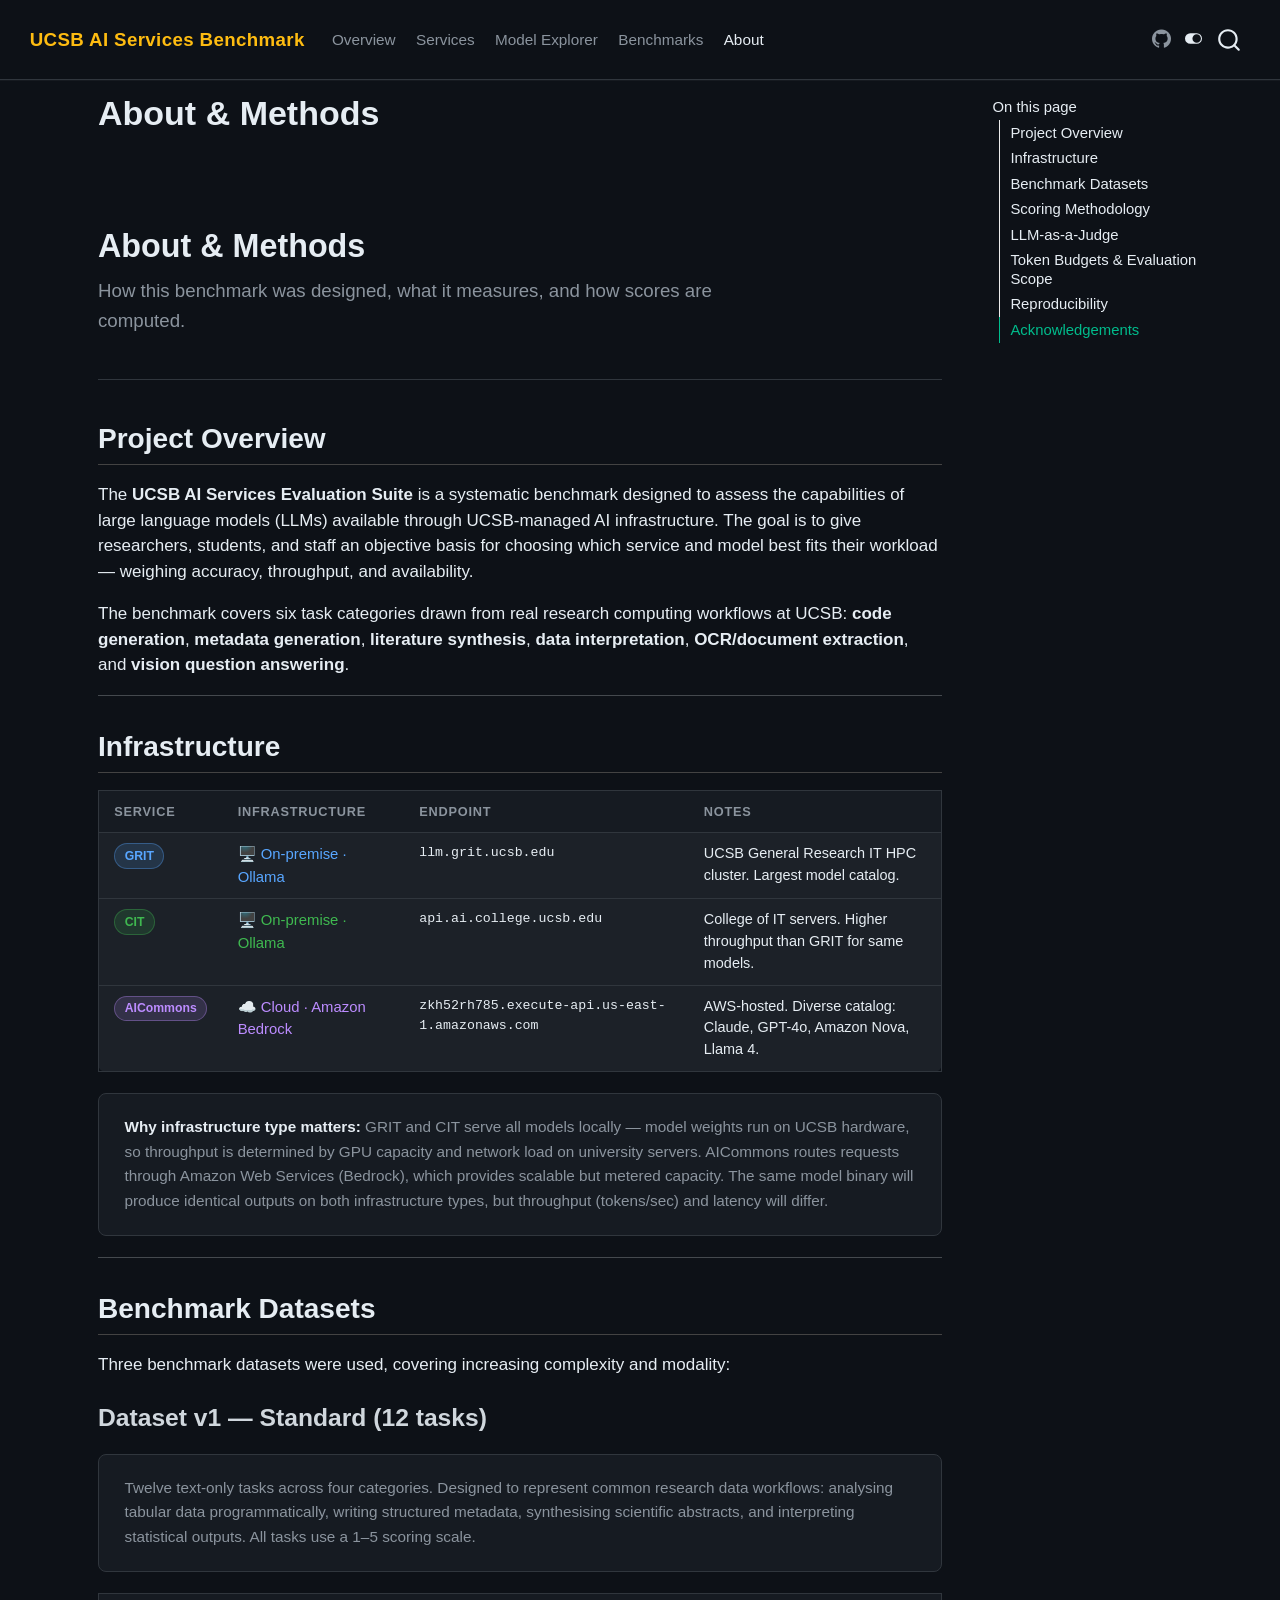
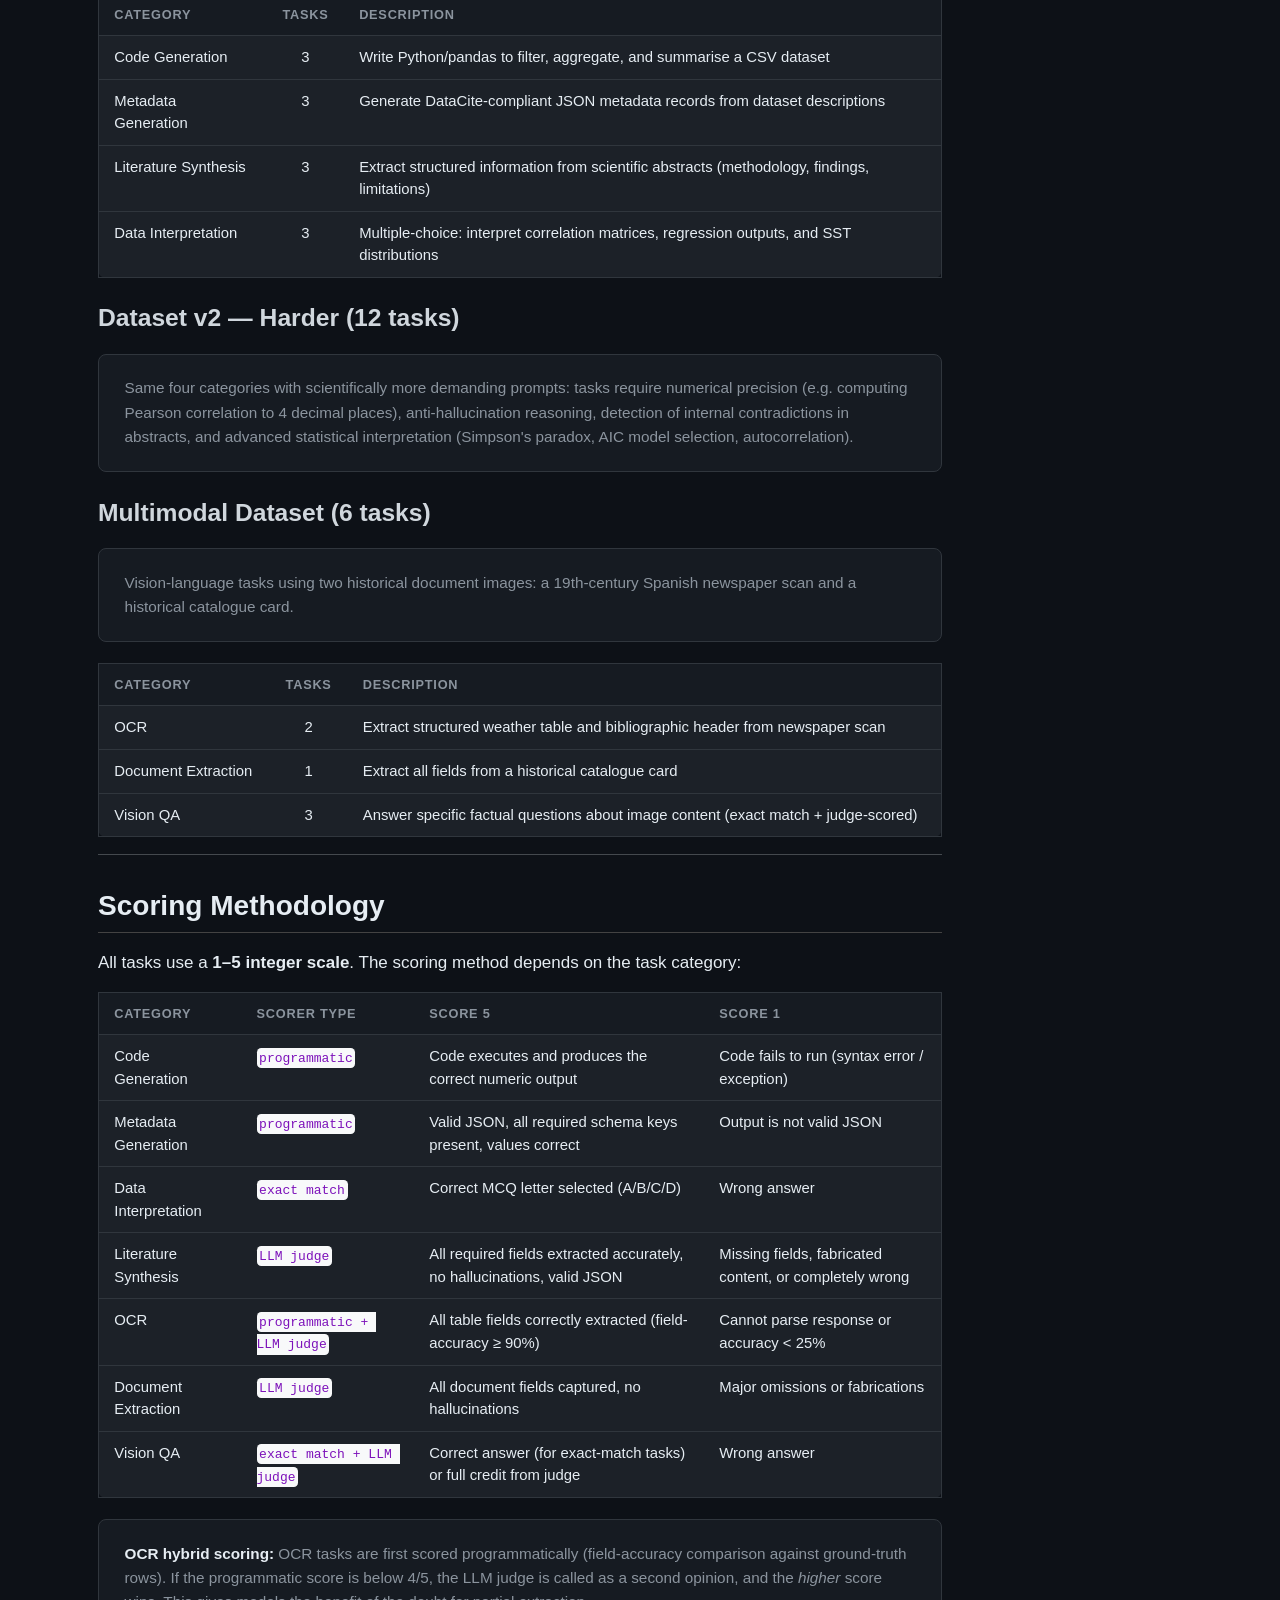
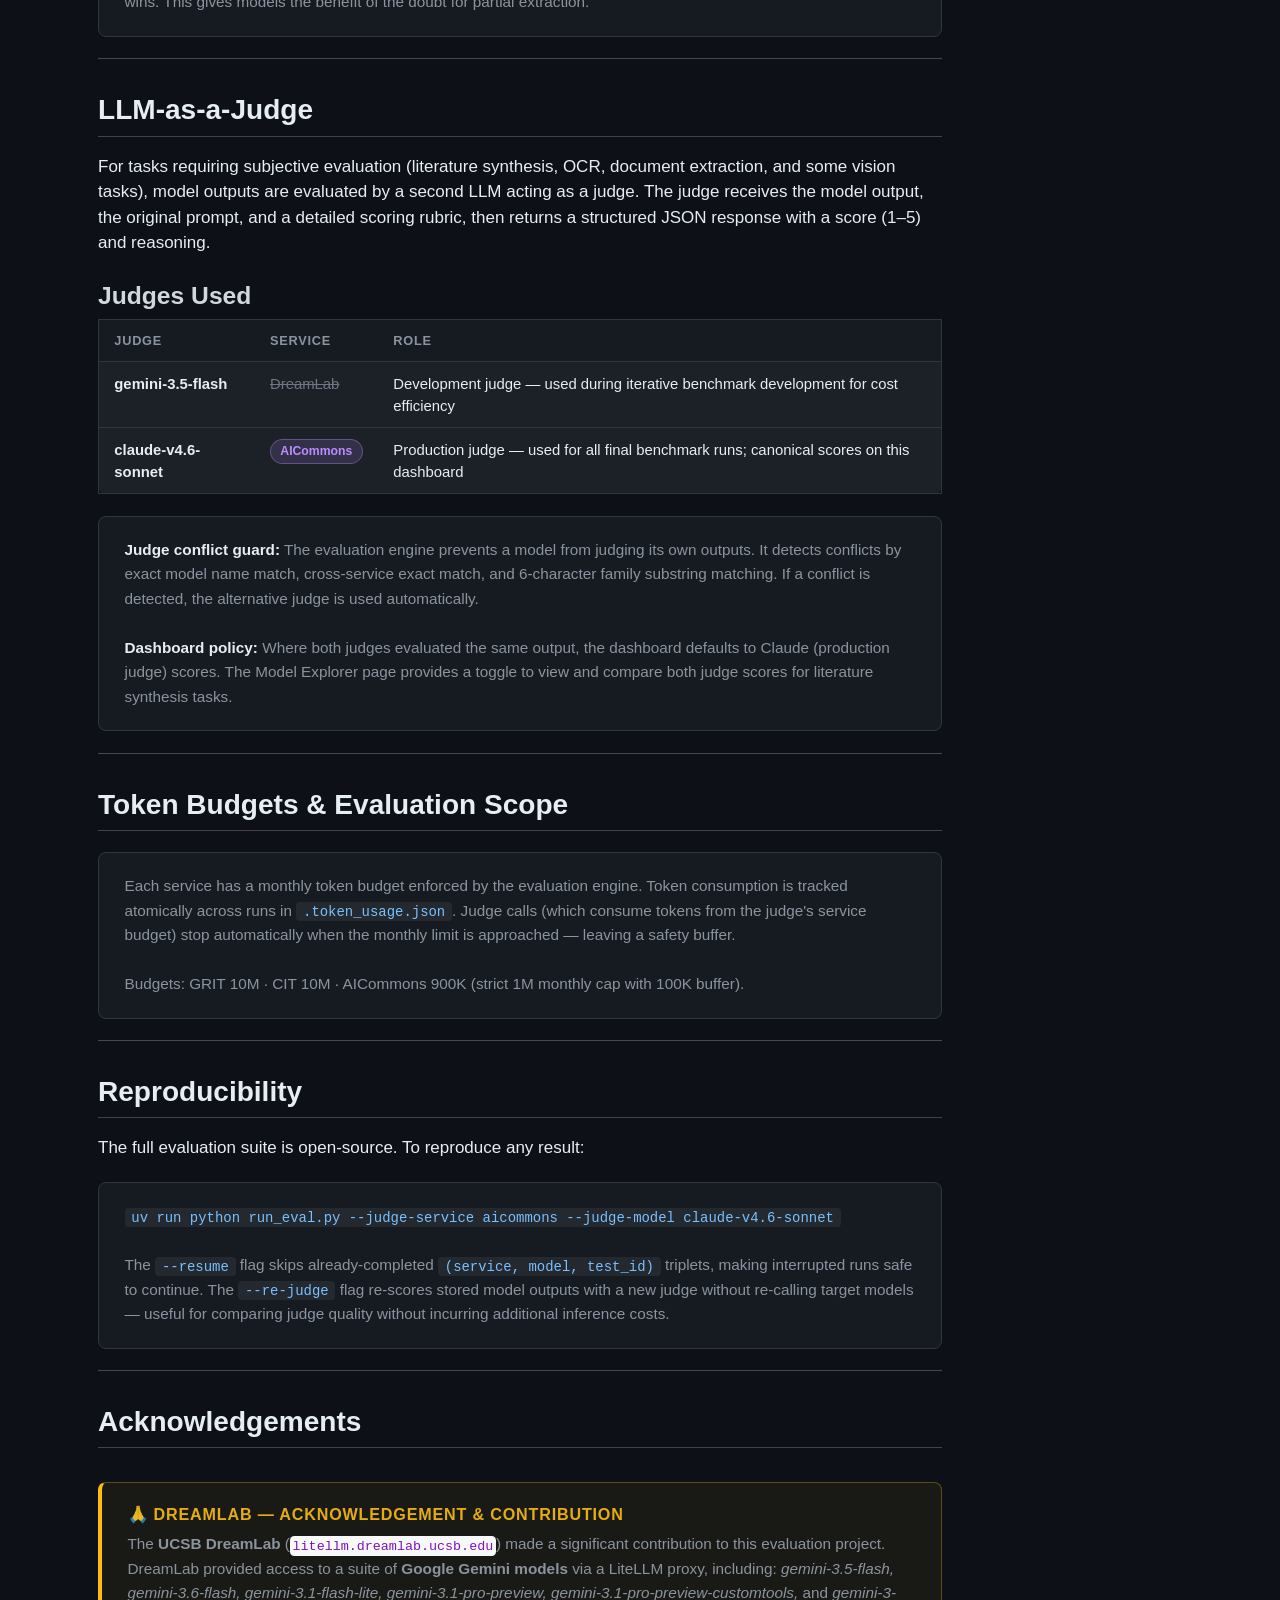
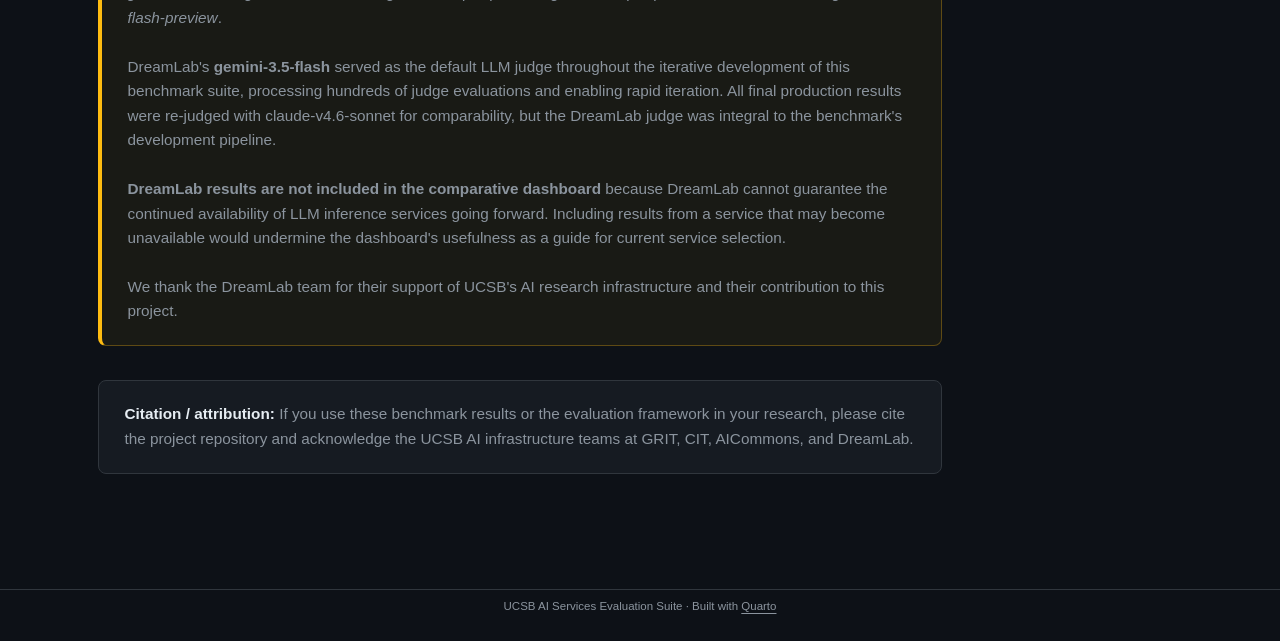
==== commit 8f3d9aa7: "Update infrastructure documentation by removing token budget details from model evaluations in index" ====
--- a/docs/about.html
+++ b/docs/about.html
@@ -187,7 +187,6 @@
 <th data-quarto-table-cell-role="th">Service</th>
 <th data-quarto-table-cell-role="th">Infrastructure</th>
 <th data-quarto-table-cell-role="th">Endpoint</th>
-<th data-quarto-table-cell-role="th">Token Budget</th>
 <th data-quarto-table-cell-role="th">Notes</th>
 </tr>
 </thead>
@@ -196,21 +195,18 @@
 <td><span class="service-badge badge-grit">GRIT</span></td>
 <td><span style="color:#58a6ff">🖥️ On-premise · Ollama</span></td>
 <td style="font-family: monospace; font-size: 0.78rem; color: #6e7681">llm.grit.ucsb.edu</td>
-<td style="color: #8b949e">10M tokens / month</td>
 <td style="color: #8b949e; font-size: 0.85rem">UCSB General Research IT HPC cluster. Largest model catalog.</td>
 </tr>
 <tr class="even">
 <td><span class="service-badge badge-cit">CIT</span></td>
 <td><span style="color:#3fb950">🖥️ On-premise · Ollama</span></td>
 <td style="font-family: monospace; font-size: 0.78rem; color: #6e7681">api.ai.college.ucsb.edu</td>
-<td style="color: #8b949e">10M tokens / month</td>
 <td style="color: #8b949e; font-size: 0.85rem">College of IT servers. Higher throughput than GRIT for same models.</td>
 </tr>
 <tr class="odd">
 <td><span class="service-badge badge-aicommons">AICommons</span></td>
 <td><span style="color:#bc8cff">☁️ Cloud · Amazon Bedrock</span></td>
 <td style="font-family: monospace; font-size: 0.78rem; color: #6e7681">zkh52rh785.execute-api.us-east-1.amazonaws.com</td>
-<td style="color: #8b949e">900K tokens / month</td>
 <td style="color: #8b949e; font-size: 0.85rem">AWS-hosted. Diverse catalog: Claude, GPT-4o, Amazon Nova, Llama 4.</td>
 </tr>
 </tbody>
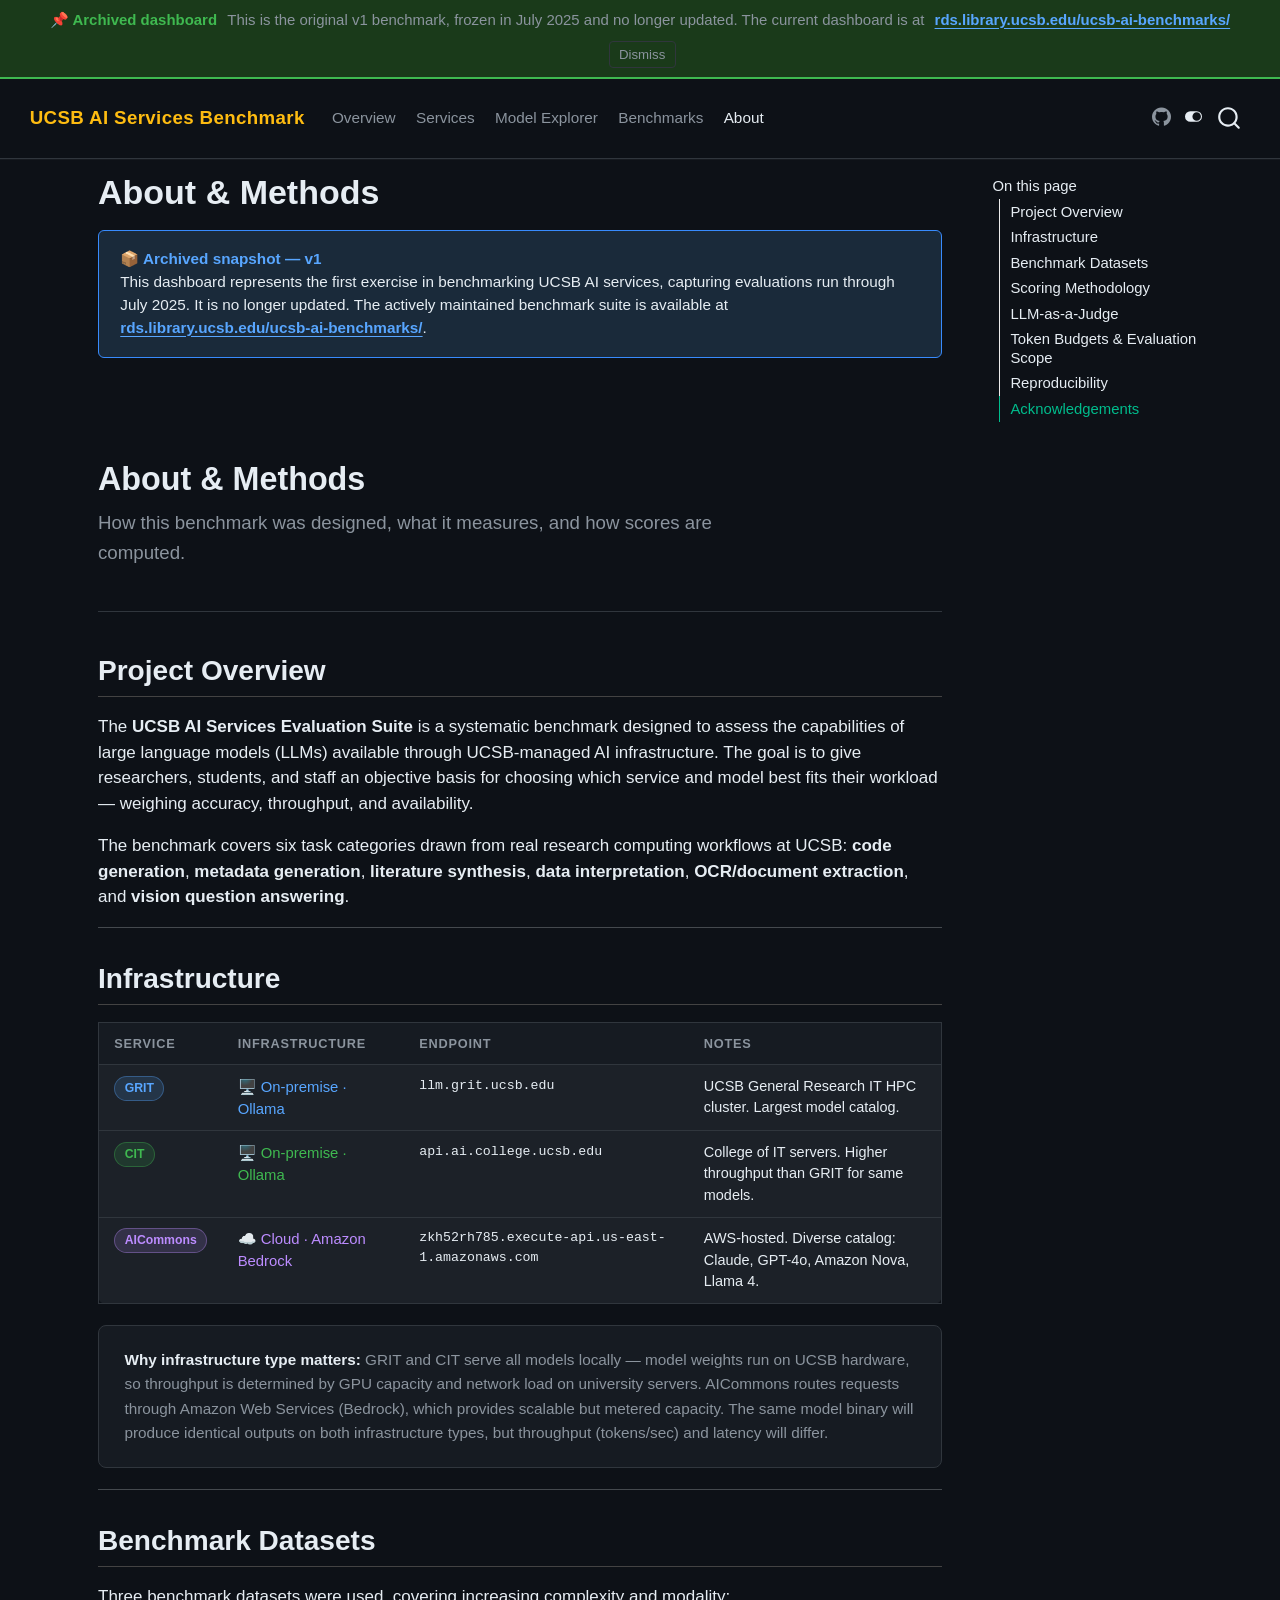
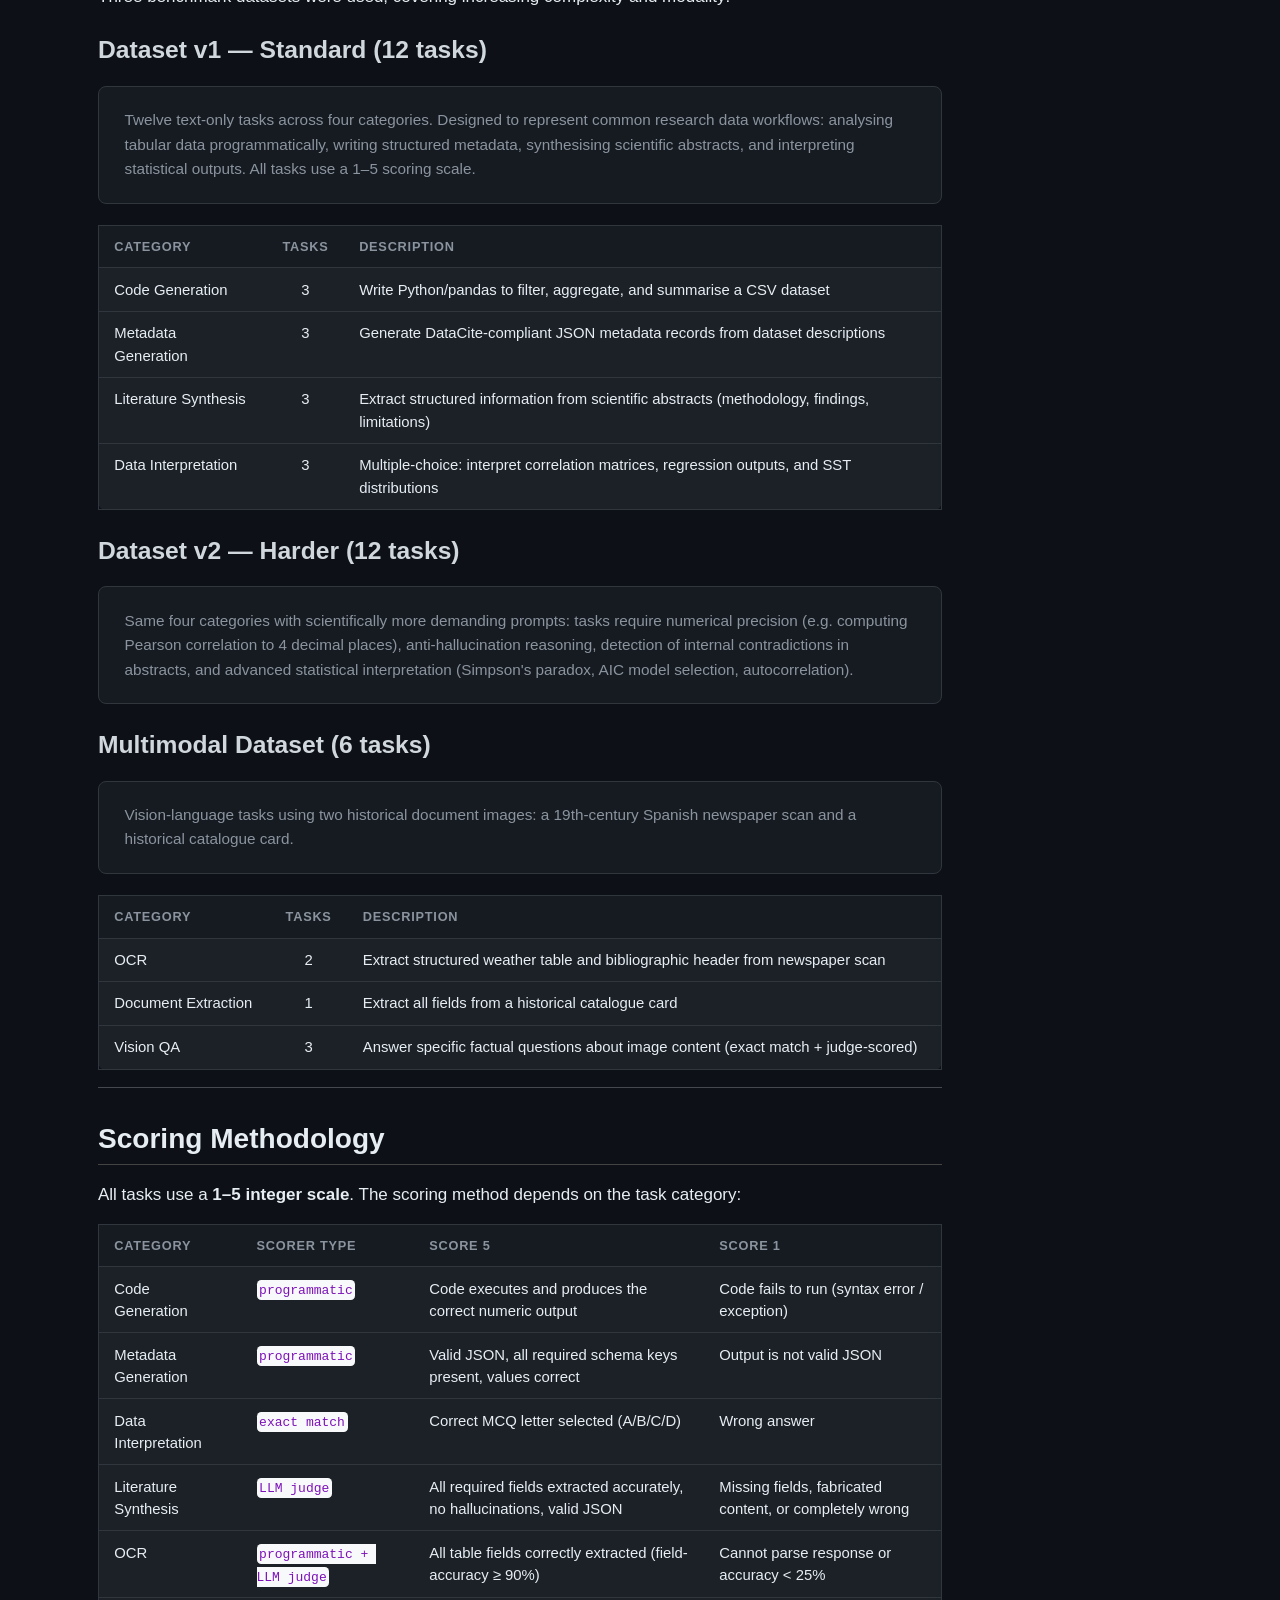
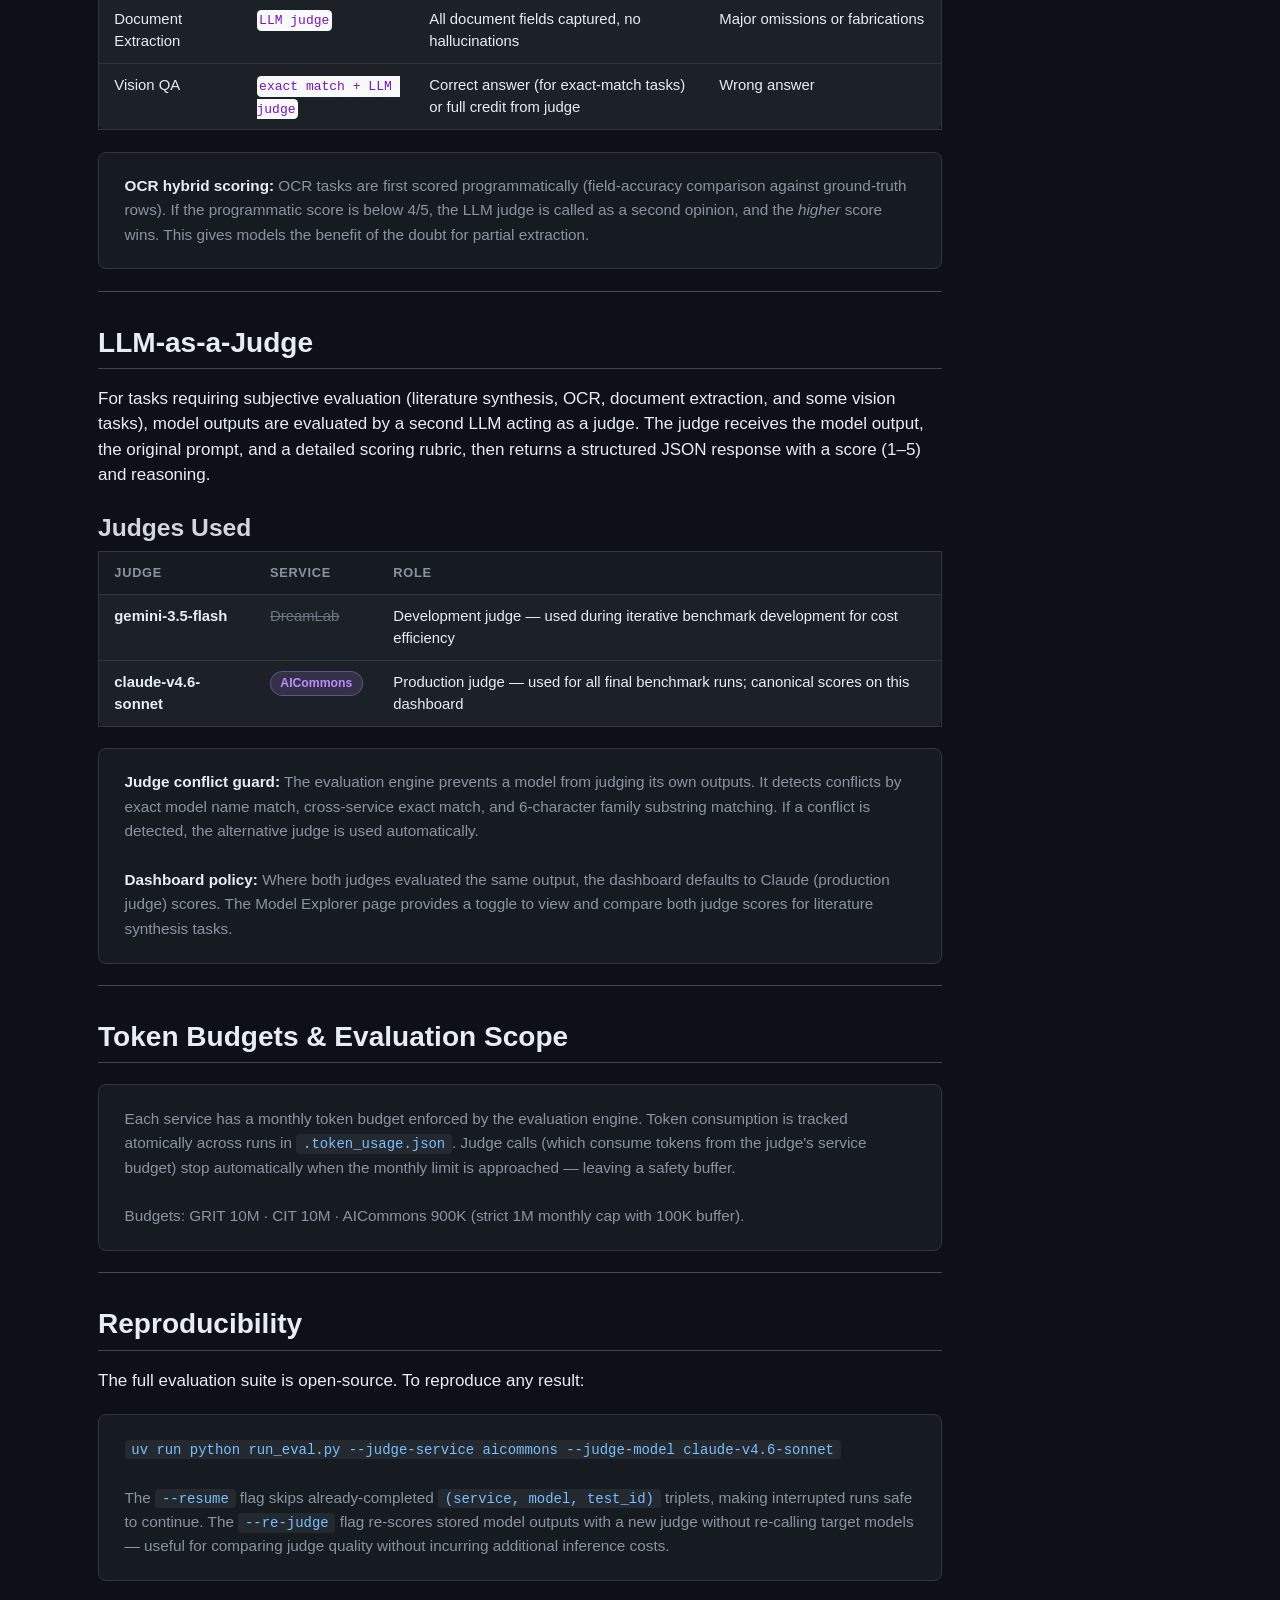
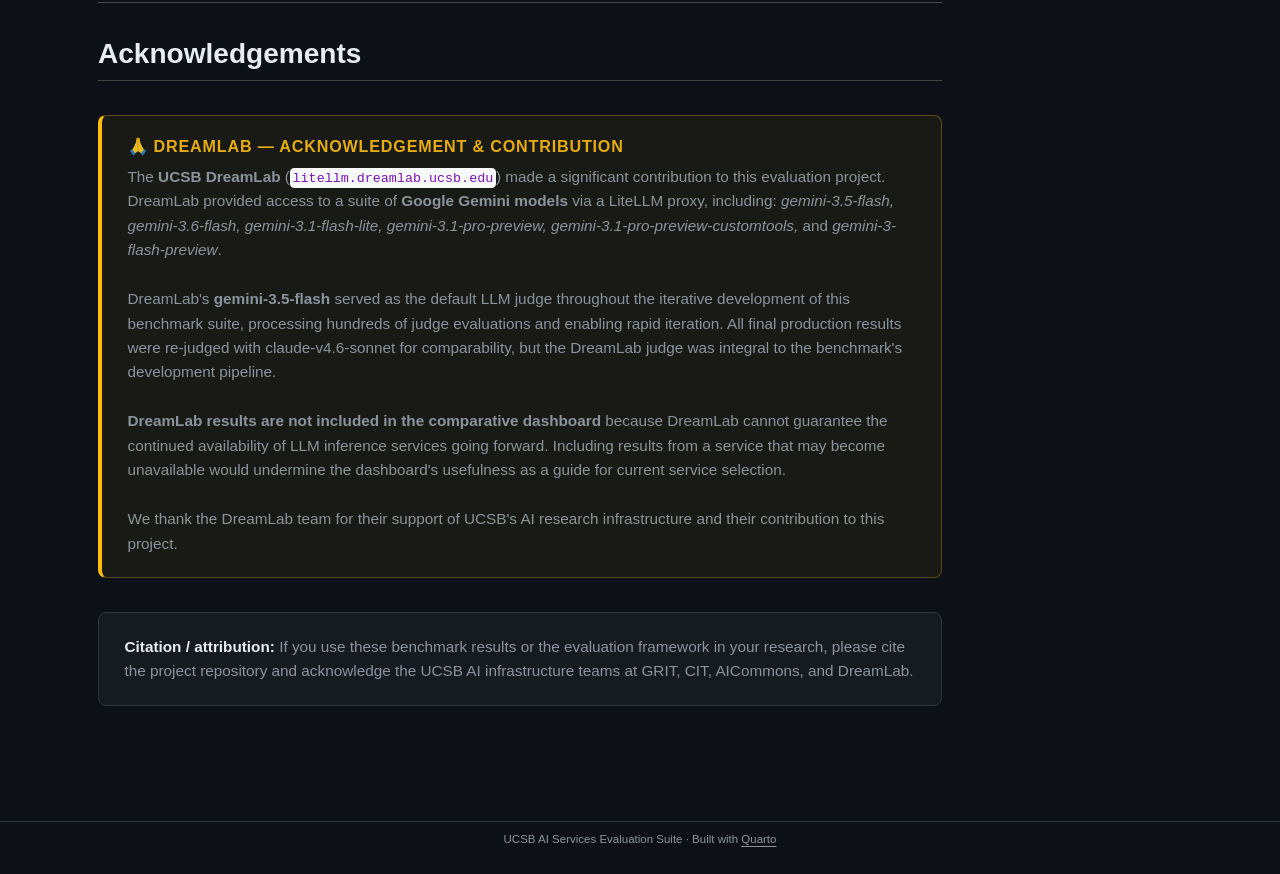
==== commit 6f5e6677: "feat(docs): add archived dashboard notice to multiple pages" ====
--- a/docs/about.html
+++ b/docs/about.html
@@ -77,6 +77,13 @@
 
 <div id="quarto-search-results"></div>
   <header id="quarto-header" class="headroom fixed-top">
+    <div id="v1-notice-banner" style="background:#1a3a1a;border-bottom:2px solid #3fb950;color:#e6edf3;font-family:-apple-system,BlinkMacSystemFont,'Segoe UI',sans-serif;font-size:0.88rem;padding:0.5rem 1.25rem;display:flex;align-items:center;justify-content:center;gap:0.6rem;flex-wrap:wrap;">
+      <span style="color:#3fb950;font-weight:700;flex-shrink:0;">&#x1F4CC; Archived dashboard</span>
+      <span style="color:#8b949e;">This is the original v1 benchmark, frozen in July 2025 and no longer updated. The current dashboard is at</span>
+      <a href="https://rds.library.ucsb.edu/ucsb-ai-benchmarks/" style="color:#58a6ff;font-weight:600;white-space:nowrap;" target="_blank" rel="noopener">rds.library.ucsb.edu/ucsb-ai-benchmarks/</a>
+      <button onclick="document.getElementById('v1-notice-banner').style.display='none';sessionStorage.setItem('v1bannerDismissed','1');" aria-label="Dismiss notice" style="background:none;border:1px solid #30363d;color:#8b949e;cursor:pointer;font-size:0.78rem;padding:0.15rem 0.55rem;border-radius:4px;margin-left:0.25rem;flex-shrink:0;">Dismiss</button>
+    </div>
+    <script>(function(){if(sessionStorage.getItem('v1bannerDismissed')==='1'){var b=document.getElementById('v1-notice-banner');if(b)b.style.display='none';}})();</script>
     <nav class="navbar navbar-expand-lg " data-bs-theme="dark">
       <div class="navbar-container container-fluid">
       <div class="navbar-brand-container mx-auto">
@@ -113,7 +120,7 @@
 </ul>
             <ul class="navbar-nav navbar-nav-scroll ms-auto">
   <li class="nav-item compact">
-    <a class="nav-link" href="https://github.com/"> <i class="bi bi-github" role="img" aria-label="GitHub">
+    <a class="nav-link" href="https://github.com/UCSB-Library-Research-Data-Services/ucsb-ai-benchmark"> <i class="bi bi-github" role="img" aria-label="GitHub">
 </i> 
 <span class="menu-text"></span></a>
   </li>  
@@ -166,6 +173,13 @@
 
 </header>
 
+
+<div style="background:#1a2a3a;border:1px solid #388bfd;border-radius:6px;padding:1rem 1.25rem;margin-bottom:1.5rem;font-size:0.9rem;color:#e6edf3;">
+  <strong style="color:#58a6ff;">&#x1F4E6; Archived snapshot &#x2014; v1</strong><br>
+  This dashboard represents the first exercise in benchmarking UCSB AI services, capturing evaluations run through July 2025. It is no longer updated.
+  The actively maintained benchmark suite is available at
+  <a href="https://rds.library.ucsb.edu/ucsb-ai-benchmarks/" style="color:#58a6ff;font-weight:600;">rds.library.ucsb.edu/ucsb-ai-benchmarks/</a>.
+</div>
 
 <div class="hero-section" style="padding:2.5rem 0 1.5rem">
   <h1 style="font-size:1.9rem">About &amp; Methods</h1>
